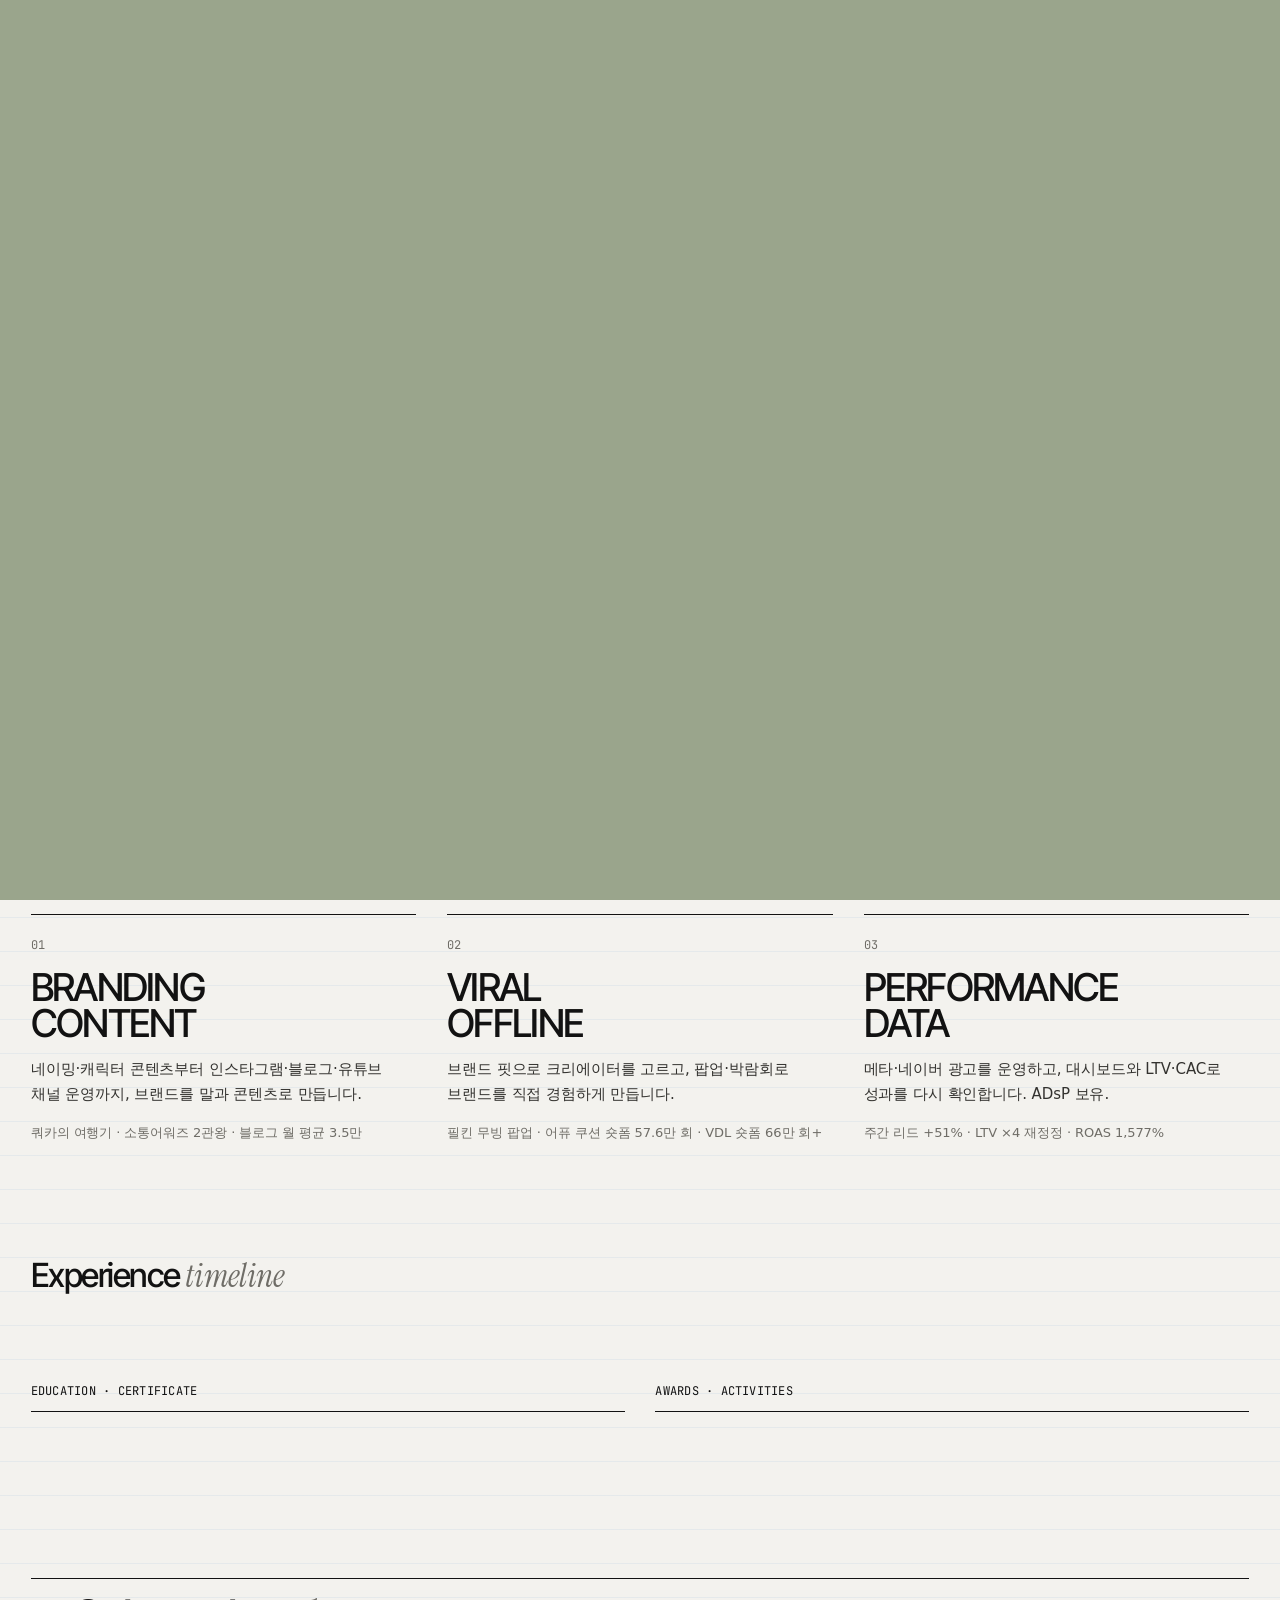
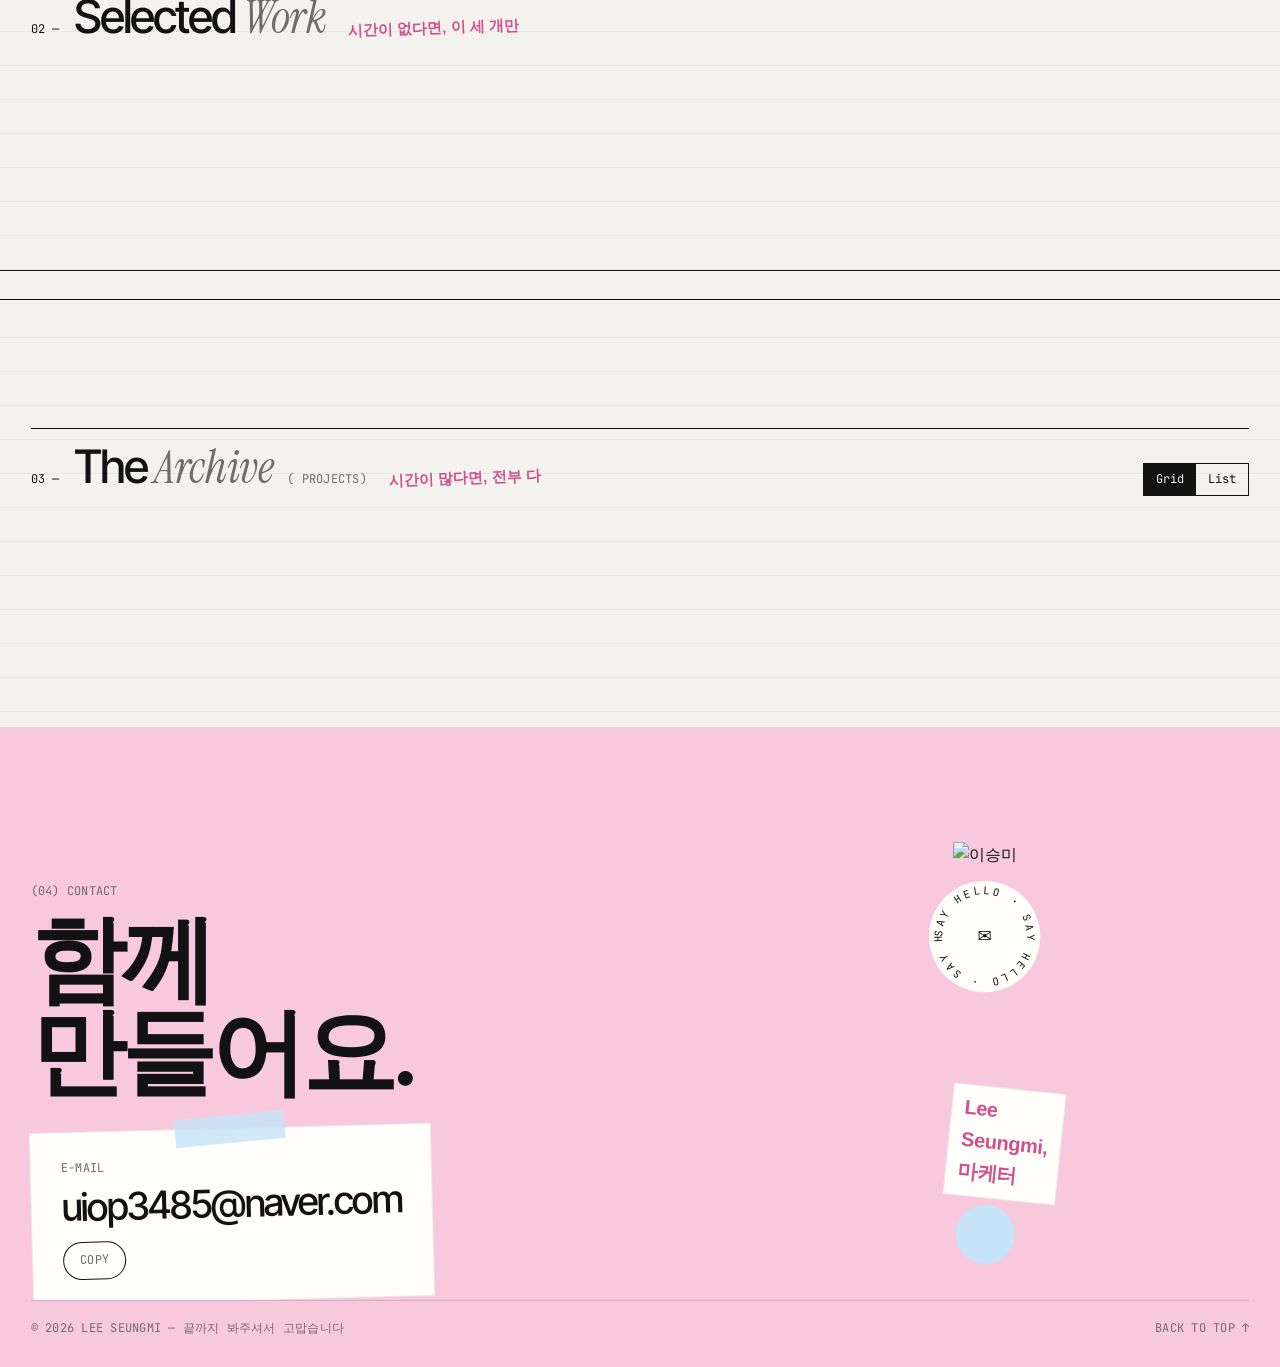
==== index.html @ 05ec6777 "상단 Hero(한 줄 소개·역량 스티커·경력 요약) 제거, About을 첫 섹션으로 Co-Authored-By: Claude Opus 5.5 <noreply@anthropic.co" ====
<!doctype html>
<html lang="ko">
<head>
  <meta charset="utf-8">
  <meta name="viewport" content="width=device-width, initial-scale=1">
  <title>이승미 포트폴리오</title>
  <meta name="description" content="브랜딩과 콘텐츠를 중심으로 일하는 4년차 마케터 이승미의 프로젝트 아카이브.">
  <meta property="og:type" content="website">
  <meta property="og:site_name" content="Lee Seungmi Portfolio">
  <meta property="og:title" content="이승미 포트폴리오">
  <meta property="og:description" content="콘텐츠로 브랜드와 고객의 접점을 만들고, 데이터로 다시 확인하는 제너럴리스트 마케터.">
  <meta property="og:image" content="https://uioop3488-tech.github.io/seungmi-portfolio/og.jpg">
  <meta property="og:image:width" content="1200">
  <meta property="og:image:height" content="630">
  <meta property="og:url" content="https://uioop3488-tech.github.io/seungmi-portfolio/">
  <meta name="twitter:card" content="summary_large_image">
  <meta name="twitter:image" content="https://uioop3488-tech.github.io/seungmi-portfolio/og.jpg">
  <link rel="preconnect" href="https://fonts.googleapis.com">
  <link rel="preconnect" href="https://fonts.gstatic.com" crossorigin>
  <link href="https://fonts.googleapis.com/css2?family=Inter+Tight:ital,wght@0,400;0,500;0,600;0,700;1,400;1,500&family=JetBrains+Mono:wght@400;500&family=Instrument+Serif:ital@0;1&display=swap" rel="stylesheet">
  <link rel="stylesheet" href="https://cdn.jsdelivr.net/gh/orioncactus/pretendard@v1.3.9/dist/web/variable/pretendardvariable-dynamic-subset.min.css">
  <link rel="stylesheet" href="assets/css/style.css?v=41">
  <link rel="icon" href="data:image/svg+xml,%3Csvg xmlns='http://www.w3.org/2000/svg' viewBox='0 0 32 32'%3E%3Crect width='32' height='32' fill='%23121212'/%3E%3Ccircle cx='16' cy='16' r='6' fill='%23f3a6c8'/%3E%3C/svg%3E">
</head>
<body>

<!-- ───────── Intro: 이름 + 태그라인만 보이고, 클릭하면 홈으로 ───────── -->
<div class="intro" role="button" tabindex="0" aria-label="폴더 열고 포트폴리오 보기">
  <script>
    // 아카이브로 바로 이동한 경우(#)나 이번 세션에 이미 본 경우에는 건너뜀
    (function () {
      var seen = false;
      try { seen = sessionStorage.getItem('intro-seen') === '1'; } catch (e) {}
      document.documentElement.classList.add('js');
      if (location.hash || seen) document.currentScript.parentElement.classList.add('gone');
      else document.documentElement.classList.add('intro-lock');
    })();
  </script>
  <img class="intro-bg" src="assets/img/pilkin-popup-53.jpg" alt="">
  <div class="folder">
    <div class="folder-back">
      <div class="tabs">
        <span class="tab tab-1">Portfolio</span>
        <span class="tab tab-2">Lee Seungmi</span>
        <span class="tab tab-3">2022 — 2026</span>
      </div>
    </div>
    <div class="ios-pop" aria-hidden="true"><span>Copy</span><span>Share…</span></div>
    <svg class="pixel-hand" viewBox="0 0 16 18" aria-hidden="true" shape-rendering="crispEdges"><path fill="#fff" d="M5 1h2v6h1V5h2v2h1V6h2v2h1v1h1v6h-1v2H6v-1H5v-1H4v-1H3v-1H2v-1H1V9h1V8h2v1h1z"/><path fill="#121212" d="M5 0h2v1H5zM4 1h1v7H4zM7 1h1v4H7zM8 4h2v1H8zM10 5h1v1h-1zM11 5h2v1h-2zM13 6h1v1h-1zM14 7h1v1h-1zM15 8h1v7h-1zM14 15h1v2h-1zM6 17h8v1H6zM5 16h1v1H5zM4 15h1v1H4zM3 14h1v1H3zM2 13h1v1H2zM1 12h1v1H1zM0 9h1v3H0zM1 8h2v1H1zM3 9h1v1H3zM7 5h1v4H7zM10 6h1v3h-1zM13 7h1v2h-1z"/></svg>
    <div class="folder-papers" aria-hidden="true">
      <figure class="paper p1"><img src="assets/img/pilkin-popup-truck.jpg" alt=""><figcaption>Fig. 01 — Pilkin</figcaption></figure>
      <figure class="paper p2"><img src="assets/img/apieu-26.jpg" alt=""><figcaption>Fig. 02 — A’pieu</figcaption></figure>
      <figure class="paper p3"><img src="assets/img/twn-1.jpg" alt=""><figcaption>Fig. 03 — Twennies</figcaption></figure>
    </div>
    <div class="folder-front">
      <div class="ff-mark"><i></i><span>Marketer<br>Archive</span></div>
      <svg class="ff-sun" viewBox="0 0 200 200" aria-hidden="true"><g fill="currentColor"><rect x="96" y="6" width="8" height="58" rx="4" transform="rotate(0.0 100 100)"/><rect x="96" y="6" width="8" height="58" rx="4" transform="rotate(22.5 100 100)"/><rect x="96" y="6" width="8" height="58" rx="4" transform="rotate(45.0 100 100)"/><rect x="96" y="6" width="8" height="58" rx="4" transform="rotate(67.5 100 100)"/><rect x="96" y="6" width="8" height="58" rx="4" transform="rotate(90.0 100 100)"/><rect x="96" y="6" width="8" height="58" rx="4" transform="rotate(112.5 100 100)"/><rect x="96" y="6" width="8" height="58" rx="4" transform="rotate(135.0 100 100)"/><rect x="96" y="6" width="8" height="58" rx="4" transform="rotate(157.5 100 100)"/><rect x="96" y="6" width="8" height="58" rx="4" transform="rotate(180.0 100 100)"/><rect x="96" y="6" width="8" height="58" rx="4" transform="rotate(202.5 100 100)"/><rect x="96" y="6" width="8" height="58" rx="4" transform="rotate(225.0 100 100)"/><rect x="96" y="6" width="8" height="58" rx="4" transform="rotate(247.5 100 100)"/><rect x="96" y="6" width="8" height="58" rx="4" transform="rotate(270.0 100 100)"/><rect x="96" y="6" width="8" height="58" rx="4" transform="rotate(292.5 100 100)"/><rect x="96" y="6" width="8" height="58" rx="4" transform="rotate(315.0 100 100)"/><rect x="96" y="6" width="8" height="58" rx="4" transform="rotate(337.5 100 100)"/><circle cx="100" cy="100" r="40"/></g><circle cx="100" cy="100" r="12" style="fill: var(--folder)"/></svg>
      <h1 class="ff-title"><span class="ln"><em>Lee</em></span><span class="ln"><span class="sel">Seungmi<i class="caret c1" aria-hidden="true"></i><i class="caret c2" aria-hidden="true"></i></span></span><span class="ln"><strong>Portfolio.</strong></span></h1>
      <p class="ff-tag">콘텐츠로 브랜드와 고객의<br><mark>접점</mark>을 만들고, 데이터로<br>다시 확인하는 제너럴리스트 마케터.</p>
    </div>
  </div>
  <div class="intro-foot mono"><span class="intro-hint">Click to open the folder</span></div>
</div>

<div class="progress" aria-hidden="true"><span></span></div>
<header class="site-header">
  <a class="brand" href="#top"><span class="mark" aria-hidden="true">LS</span><span>Lee Seungmi</span></a>
  <nav class="mono nav-pill" aria-label="주요 메뉴">
    <a href="#about">About</a>
    <a href="#work">Work</a>
    <a href="#archive">Archive</a>
    <a href="#contact">Contact</a>
    <span class="nav-ind" aria-hidden="true"></span>
  </nav>
  <div class="status mono"><span class="dot"></span>Open to new work</div>
  <button class="menu-btn mono" type="button" aria-expanded="false" aria-controls="mobile-menu">Menu</button>
</header>
<div class="mobile-menu" id="mobile-menu" hidden>
  <button class="menu-close mono" type="button">Close ✕</button>
  <nav aria-label="모바일 메뉴">
    <a href="#about"><span class="mono">01</span>About</a>
    <a href="#work"><span class="mono">02</span>Selected Work</a>
    <a href="#archive"><span class="mono">03</span>Archive</a>
    <a href="#contact"><span class="mono">04</span>Contact</a>
  </nav>
</div>

<main id="top">
  <!-- ───────── About ───────── -->
  <section class="section about" id="about">
    <div class="sec-label"><span class="mono">01 —</span><h2 class="sec-title">About <em>me</em></h2></div>
    <div class="about-intro">
      <div>
        <p class="about-lead reveal">실무로 성장한,<br>크리에이티브한 마케터 이승미입니다.</p>
        <p class="about-text">
          여행사, 교육 회사, 뷰티 광고대행사, 매칭 서비스 — 서로 다른 산업에서 브랜드와 고객이 만나는 접점을 만들어 왔습니다.
          채널 운영에서 시작해 팝업스토어 같은 오프라인 경험, 인플루언서 바이럴, 퍼포먼스 광고와 성과 측정 시스템까지 직접 다뤘습니다.
        </p>
      </div>
      <div class="badge-wrap">
        <span class="lanyard" aria-hidden="true"></span>
        <button class="badge" type="button" aria-label="사원증 — 눌러서 뒤집기" aria-pressed="false">
          <span class="badge-inner">
            <span class="badge-face badge-front">
              <span class="badge-clip" aria-hidden="true"></span>
              <span class="badge-band mono">Marketer ID</span>
              <span class="badge-photo"><img src="assets/img/profile-cut.webp" alt="이승미" loading="eager"></span>
              <strong class="badge-name">이승미</strong>
              <span class="badge-role">Marketer · Branding / Content</span>
              <span class="badge-meta mono">Portfolio 2022 — 2026</span>
              <span class="barcode" aria-hidden="true"></span>
            </span>
            <span class="badge-face badge-back">
              <span class="badge-clip" aria-hidden="true"></span>
              <span class="badge-band mono">What I am</span>
              <span class="badge-list">
                <span>4년차 마케터 — 여행 · 교육 · 뷰티 · 매칭 서비스</span>
                <span>브랜딩과 콘텐츠가 중심</span>
                <span>팝업스토어부터 퍼포먼스 광고까지 직접 기획·운영</span>
                <span>콘텐츠로 접점을 만들고, 데이터로 다시 확인</span>
                <span>데이터분석준전문가(ADsP)</span>
              </span>
            </span>
          </span>
        </button>
        <span class="badge-hint mono">Tap to flip ↻</span>
      </div>
    </div>

    <div class="caps">
      <div class="cap reveal">
        <span class="mono muted">01</span>
        <h3>Branding<br>Content</h3>
        <p>네이밍·캐릭터 콘텐츠부터 인스타그램·블로그·유튜브 채널 운영까지, 브랜드를 말과 콘텐츠로 만듭니다.</p>
        <p class="proof">쿼카의 여행기 · 소통어워즈 2관왕 · 블로그 월 평균 3.5만</p>
      </div>
      <div class="cap reveal">
        <span class="mono muted">02</span>
        <h3>Viral<br>Offline</h3>
        <p>브랜드 핏으로 크리에이터를 고르고, 팝업·박람회로 브랜드를 직접 경험하게 만듭니다.</p>
        <p class="proof">필킨 무빙 팝업 · 어퓨 쿠션 숏폼 57.6만 회 · VDL 숏폼 66만 회+</p>
      </div>
      <div class="cap reveal">
        <span class="mono muted">03</span>
        <h3>Performance<br>Data</h3>
        <p>메타·네이버 광고를 운영하고, 대시보드와 LTV·CAC로 성과를 다시 확인합니다. ADsP 보유.</p>
        <p class="proof">주간 리드 +51% · LTV ×4 재정정 · ROAS 1,577%</p>
      </div>
    </div>

    <div class="xp-wrap">
      <h3 class="sec-title small">Experience <em>timeline</em></h3>
      <div class="xp"></div>
    </div>

    <div class="facts">
      <div><h4 class="mono">Education · Certificate</h4><ul data-edu></ul></div>
      <div><h4 class="mono">Awards · Activities</h4><ul data-act></ul></div>
    </div>
  </section>

  <!-- ───────── Selected: 대표 프로젝트 ───────── -->
  <section class="section featured" id="work">
    <div class="sec-label"><span class="mono">02 —</span><h2 class="sec-title">Selected <em>Work</em></h2><span class="mono muted sec-aside">시간이 없다면, 이 세 개만</span></div>
    <div class="feature-list"></div>
  </section>

  <!-- 브랜드 이름이 흐르는 띠 -->
  <div class="ticker" aria-hidden="true"><div class="ticker-track"></div></div>

  <!-- ───────── Archive: 회사(챕터) · 브랜드별 전체 ───────── -->
  <section class="section archive" id="archive" data-view="grid">
    <div class="sec-label">
      <span class="mono">03 —</span><h2 class="sec-title">The <em>Archive</em></h2><span class="mono muted">(<span data-count></span> projects)</span><span class="mono muted sec-aside">시간이 많다면, 전부 다</span>
      <div class="view-toggle mono" role="group" aria-label="보기 방식">
        <button type="button" data-view="grid" aria-pressed="true">Grid</button>
        <button type="button" data-view="index" aria-pressed="false">List</button>
      </div>
    </div>
    <div class="grid"></div>
    <div class="index"><div class="index-body"></div></div>
    <div class="peek" aria-hidden="true"></div>
  </section>

  <!-- ───────── Contact ───────── -->
  <section class="contact" id="contact">
    <div class="contact-inner">
      <div class="contact-text">
        <span class="mono">(04) Contact</span>
        <h2 class="contact-title" aria-label="함께 만들어요."><span class="bounce">함께</span><br><span class="bounce">만들어요.</span></h2>
        <div class="mail-note">
          <span class="tape" aria-hidden="true"></span>
          <span class="mono note-label">E-mail</span>
          <a class="contact-mail" href="mailto:uiop3485@naver.com">uiop3485@naver.com</a>
          <button class="copy-chip mono" type="button" data-copy="uiop3485@naver.com">Copy</button>
        </div>
      </div>
      <figure class="contact-face">
        <span class="face-bg" aria-hidden="true"></span>
        <svg class="hello-badge" viewBox="0 0 120 120" aria-hidden="true"><defs><path id="hb" d="M60,60 m-44,0 a44,44 0 1,1 88,0 a44,44 0 1,1 -88,0"/></defs><circle cx="60" cy="60" r="58" fill="var(--sheet)"/><text font-family="JetBrains Mono, monospace" font-size="11" letter-spacing="3.4"><textPath href="#hb">SAY HELLO · SAY HELLO · SAY HELLO ·</textPath></text><text x="60" y="66" text-anchor="middle" font-size="18">✉</text></svg>
        <img src="assets/img/profile-cut.webp" alt="이승미" loading="eager">
        <figcaption class="hand">Lee Seungmi, 마케터</figcaption>
      </figure>
    </div>
    <div class="footer-line mono">
      <span>© 2026 Lee Seungmi — 끝까지 봐주셔서 고맙습니다</span>
      <a href="#top">Back to top ↑</a>
    </div>
  </section>
</main>

<script src="assets/js/data.js?v=41"></script>
<script src="assets/js/common.js?v=41"></script>
<script src="assets/js/archive.js?v=41"></script>
</body>
</html>
---- assets/css/style.css ----
/* ==========================================================
   LEE SEUNGMI — Project Archive
   ========================================================== */
:root {
  --bg: #f3f2ee;
  --paper: #ebe9e3;
  --ink: #121212;
  --muted: #6f6d67;
  --line: rgba(18, 18, 18, 0.16);
  --accent: #f3a6c8;
  --accent-2: #a8d5f5;
  --sheet: #fffefa;
  --gutter: clamp(16px, 2.4vw, 36px);
  --sans: 'Pretendard Variable', Pretendard, -apple-system, BlinkMacSystemFont, system-ui, sans-serif;
  --display: 'Inter Tight', 'Pretendard Variable', Pretendard, sans-serif;
  --mono: 'JetBrains Mono', ui-monospace, SFMono-Regular, Menlo, monospace;
  --ease: cubic-bezier(0.2, 0.7, 0.1, 1);
}

*, *::before, *::after { box-sizing: border-box; }
html { -webkit-text-size-adjust: 100%; scroll-behavior: smooth; }
body {
  margin: 0;
  background: var(--bg);
  color: var(--ink);
  font-family: var(--sans);
  font-size: 16px;
  line-height: 1.6;
  letter-spacing: -0.005em;
  word-break: keep-all;
  overflow-wrap: break-word;
  -webkit-font-smoothing: antialiased;
}
img, video { display: block; max-width: 100%; }
a { color: inherit; text-decoration: none; }
button { font: inherit; color: inherit; background: none; border: 0; padding: 0; cursor: pointer; }
::selection { background: var(--accent); color: var(--ink); }

.mono { font-family: var(--mono); font-size: 12px; letter-spacing: 0.02em; text-transform: uppercase; }
.muted { color: var(--muted); }
.todo {
  font-family: var(--mono);
  font-size: 0.82em;
  letter-spacing: 0;
  background: var(--accent);
  color: var(--ink);
  padding: 0.05em 0.35em;
  white-space: nowrap;
}

/* ---------- Header ---------- */
.site-header {
  position: sticky; top: 0; z-index: 50;
  display: grid;
  grid-template-columns: 1fr auto 1fr;
  align-items: center;
  gap: 16px;
  padding: 14px var(--gutter);
  background: var(--bg);
  border-bottom: 1px solid var(--line);
}
.site-header .brand { font-family: var(--display); font-weight: 600; font-size: 15px; letter-spacing: -0.01em; text-transform: uppercase; }
.site-header nav { display: flex; gap: 28px; }
.site-header nav a { position: relative; }
.site-header nav a::after {
  content: ''; position: absolute; left: 0; right: 0; bottom: -2px; height: 1px; background: currentColor;
  transform: scaleX(0); transform-origin: left; transition: transform .35s var(--ease);
}
.site-header nav a:hover::after { transform: scaleX(1); }
.site-header .status { justify-self: end; display: flex; align-items: center; gap: 8px; }
.dot { width: 7px; height: 7px; border-radius: 50%; background: var(--accent); outline: 1px solid var(--ink); }

/* ---------- Covers ---------- */
.cover { position: absolute; inset: 0; display: flex; align-items: center; justify-content: center; transition: transform .9s var(--ease); }
.cover > img.fill { width: 100%; height: 100%; object-fit: cover; }
.cover > img.fit { max-width: 64%; max-height: 78%; object-fit: contain; }
.cover.set { gap: 3.5%; padding: 0 7%; }
.cover.set > .unit { flex: 1; aspect-ratio: 9 / 16; max-height: 82%; position: relative; overflow: hidden; background: #000; }
.cover.set > .unit img, .cover.set > .unit video { position: absolute; inset: 0; width: 100%; height: 100%; object-fit: cover; }
.cover.set.duo > .unit { aspect-ratio: auto; background: transparent; height: 74%; flex: 0 1 auto; display: flex; }
.cover.set.duo > .unit img { position: static; width: auto; height: 100%; max-width: 100%; object-fit: contain; }
.cover.text { justify-content: flex-start; align-items: flex-end; padding: 6%; }
.cover.text span {
  font-family: var(--display); font-weight: 500; text-transform: uppercase; white-space: pre-line;
  font-size: clamp(40px, 6.4vw, 104px); line-height: 0.86; letter-spacing: -0.05em;
}
.cover { transform: scale(1.025); }
.tile:hover .cover, .feature:hover .cover { transform: scale(1.025); }

/* ---------- Section frame ---------- */
.section { padding: 0 var(--gutter); }
.split {
  display: grid; grid-template-columns: repeat(12, 1fr); gap: 24px var(--gutter);
  padding-top: clamp(40px, 5vw, 72px);
}
.split > .label { grid-column: 1 / span 3; }
.split > .body { grid-column: 4 / span 9; }
.sec-label {
  display: flex; align-items: center; gap: 14px;
  border-top: 1px solid var(--ink); padding-top: 14px;
  margin-bottom: clamp(36px, 6vw, 88px);
}
.sec-label .view-toggle { margin-left: auto; }

/* ---------- Hero ---------- */
.hero { padding: clamp(56px, 11vw, 176px) var(--gutter) clamp(80px, 12vw, 200px); }
.hero-kicker { display: flex; flex-wrap: wrap; gap: 6px 0; margin: 0 0 clamp(28px, 4vw, 52px); }
.hero-kicker span + span::before { content: '/'; margin: 0 12px; color: var(--muted); }
.hero-statement {
  margin: 0;
  font-size: clamp(40px, 7.6vw, 132px); line-height: 1.06; letter-spacing: -0.05em; font-weight: 600;
}
.hero-statement .ln { display: block; overflow: hidden; padding-bottom: 0.06em; }
.hero-statement .lt { display: inline-block; }
.hero-statement em { font-style: normal; background: linear-gradient(transparent 64%, var(--accent) 64%); background-repeat: no-repeat; }
.hero-sub {
  max-width: 38ch; margin: clamp(36px, 5vw, 72px) 0 0 auto;
  font-size: clamp(16px, 1.3vw, 19px); line-height: 1.75; color: #3b3a36;
}
/* JS가 있을 때만 숨겼다가 등장 */
.js .hero-statement .lt { transform: translateY(110%); }
.js .hero-kicker, .js .hero-sub { opacity: 0; }
.js .hero-statement em { background-size: 0 100%; }
.hero.play .hero-statement .lt { animation: ch-up 1.05s cubic-bezier(.2, .8, .1, 1) both; }
.hero.play .ln:nth-child(2) .lt { animation-delay: .09s; }
.hero.play .ln:nth-child(3) .lt { animation-delay: .18s; }
.hero.play .hero-kicker { animation: w-in .8s ease .1s both; }
.hero.play .hero-sub { animation: w-in .9s ease .7s both; }
.hero.play .hero-statement em { animation: mark .9s cubic-bezier(.2, .8, .1, 1) 1s both; }

/* ---------- Selected Work ---------- */
.feature-list { display: flex; flex-direction: column; gap: clamp(80px, 11vw, 176px); padding-bottom: clamp(96px, 12vw, 200px); }
.feature { display: grid; grid-template-columns: repeat(12, 1fr); gap: 24px var(--gutter); align-items: end; }
.f-media { grid-column: 1 / span 8; position: relative; aspect-ratio: 16 / 10; overflow: hidden; background: var(--paper); }
.f-text { grid-column: 9 / span 4; }
.feature.flip .f-media { grid-column: 5 / span 8; }
.feature.flip .f-text { grid-column: 1 / span 4; grid-row: 1; }
.f-num {
  font-family: var(--display); font-weight: 500; letter-spacing: -0.06em; line-height: 0.88;
  font-size: clamp(72px, 10.5vw, 184px); margin-top: 18px;
}
.f-label { margin-top: 14px; font-size: 15px; color: var(--muted); }
.f-title { margin: clamp(28px, 4vw, 64px) 0 14px; font-size: clamp(20px, 1.9vw, 30px); line-height: 1.3; letter-spacing: -0.03em; font-weight: 600; }
.f-cta { justify-self: start; display: inline-block; border-bottom: 1px solid var(--ink); padding-bottom: 3px; }
.feature:hover .f-cta { background: var(--accent); }
/* 이미지는 아래에서 위로 걷히며 등장 */
.f-media.reveal { opacity: 1; transform: none; clip-path: inset(100% 0 0 0); transition: clip-path 1.25s cubic-bezier(.7, 0, .2, 1); }
.f-media.reveal .cover { transform: scale(1.12); transition: transform 1.6s cubic-bezier(.2, .8, .1, 1); }
.f-media.reveal.in { clip-path: inset(0 0 0 0); }
.f-media.reveal.in .cover { transform: none; }
.feature:hover .f-media.in .cover { transform: scale(1.025); }

/* ---------- Folder tabs (사이트 공통) ---------- */
.ftabs { position: absolute; left: 0; bottom: 100%; display: flex; }
.ftab {
  display: inline-flex; align-items: center; height: 44px; padding: 0 clamp(16px, 2.4vw, 32px);
  border-radius: 16px 16px 0 0; background: var(--folder); font-size: 15px; font-weight: 600; letter-spacing: -0.01em; white-space: nowrap;
}
.ftab.blue { background: var(--tab-blue); font-weight: 500; }
.ftab.pink { background: var(--tab-pink); font-weight: 500; }
.ftab.green { background: var(--tab-green); font-weight: 500; }

/* ---------- Archive: editorial chapters ---------- */
.sec-aside { margin-left: 8px; text-transform: none; letter-spacing: 0; }
.grid { padding-bottom: clamp(96px, 12vw, 200px); }
.chapter {
  position: relative; background: var(--folder); border-radius: 0 22px 22px 22px;
  padding: clamp(24px, 4vw, 64px) clamp(18px, 3.4vw, 56px) clamp(48px, 6vw, 96px);
  margin-top: 44px;
}
.chapter + .chapter { margin-top: clamp(120px, 14vw, 240px); }
.ch-head {
  display: grid; grid-template-columns: repeat(12, minmax(0, 1fr)); gap: 8px var(--gutter);
  align-items: end;
  margin-bottom: clamp(40px, 6vw, 96px);
}
.ch-no { grid-column: 1 / span 2; font-family: var(--display); font-weight: 500; font-size: clamp(56px, 8vw, 140px); line-height: .8; letter-spacing: -0.06em; color: transparent; -webkit-text-stroke: 1px var(--ink); }
.ch-name { grid-column: 3 / span 7; font-family: var(--display); font-weight: 500; text-transform: uppercase; letter-spacing: -0.05em; line-height: .9; font-size: clamp(40px, 6.4vw, 112px); }
.ch-meta { grid-column: 10 / span 3; display: flex; flex-direction: column; gap: 4px; text-align: right; font-size: 15px; }
.ch-meta .mono { color: var(--muted); }
.brand-head {
  display: flex; align-items: baseline; gap: 12px;
  font-size: clamp(22px, 2vw, 30px); font-weight: 600; letter-spacing: -0.03em;
  margin: clamp(56px, 7vw, 112px) 0 clamp(20px, 2.4vw, 32px);
}
.chapter > .brand-head:nth-child(2) { margin-top: 0; }
.brand-head::before { content: '—'; color: var(--muted); font-weight: 400; }
.brand-head .mono { color: var(--muted); }

.ed-media { position: relative; overflow: hidden; background: var(--paper); }
.ed-media.reveal { opacity: 1; transform: none; clip-path: inset(0 0 100% 0); transition: clip-path 1.1s cubic-bezier(.7, 0, .2, 1); }
.ed-media.reveal.in { clip-path: inset(0 0 0 0); }
a:hover .ed-media .cover { transform: scale(1.03); }
.ed-cap .ed-title { margin: 10px 0 6px; font-weight: 600; letter-spacing: -0.03em; line-height: 1.25; }
.ed-cap h4.ed-title { font-size: clamp(26px, 2.6vw, 42px); }
.ed-cap h5.ed-title { font-size: clamp(18px, 1.5vw, 22px); }
.ed-hl { margin: 0; font-size: 15px; font-weight: 600; }
.ed-hl::before { content: '→ '; color: var(--muted); font-weight: 400; }
.ed-role { margin: 4px 0 0; font-size: 14px; color: var(--muted); }
.ed-sum { margin: 20px 0 0; font-size: 16px; line-height: 1.75; color: #33322f; max-width: 40ch; }
.ed-cta { display: inline-block; margin-top: 24px; border-bottom: 1px solid var(--ink); padding-bottom: 3px; }
a:hover .ed-cta { background: var(--accent); }
a:hover .ed-title { text-decoration: underline; text-decoration-thickness: 1px; text-underline-offset: 5px; }

/* 리드: 큰 이미지 + 옆 캡션 */
.ed-lead { display: grid; grid-template-columns: repeat(12, minmax(0, 1fr)); gap: 24px var(--gutter); align-items: end; }
.ed-lead .ed-media { grid-column: 1 / span 7; aspect-ratio: 4 / 3; }
.ed-lead .ed-cap { grid-column: 9 / span 4; }
.ed-lead.flip .ed-media { grid-column: 6 / span 7; }
.ed-lead.flip .ed-cap { grid-column: 1 / span 4; grid-row: 1; }
/* 페어: 엇갈린 높이 */
.ed-pair { display: grid; grid-template-columns: repeat(12, minmax(0, 1fr)); gap: 24px var(--gutter); margin-top: clamp(64px, 8vw, 128px); align-items: start; }
.ed-pair .ed-item:first-child { grid-column: 1 / span 5; }
.ed-pair .ed-item:last-child { grid-column: 7 / span 5; margin-top: clamp(64px, 10vw, 180px); }
.ed-pair.alt .ed-item:first-child { grid-column: 2 / span 4; margin-top: clamp(64px, 10vw, 180px); }
.ed-pair.alt .ed-item:last-child { grid-column: 7 / span 6; margin-top: 0; }
.ed-pair.solo .ed-item:first-child { grid-column: 4 / span 6; margin-top: 0; }
.ed-item .ed-media { aspect-ratio: 4 / 3; margin-bottom: 14px; }
.ed-pair.alt .ed-item:first-child .ed-media { aspect-ratio: 4 / 5; }
/* 작게: 텍스트 목록 */
.ed-minor { margin-top: clamp(56px, 7vw, 112px); max-width: 920px; margin-left: auto; }
.ed-minor > .mono { display: block; padding-bottom: 10px; border-bottom: 1px solid var(--ink); }
.ed-minor .row { grid-template-columns: minmax(0, 1.4fr) minmax(0, 1.6fr) 72px; }
.ed-minor .row .t { font-size: 18px; }
.ed-minor .row .muted { font-size: 14px; }

/* 흐르는 띠 */
.ticker { overflow: hidden; border-top: 1px solid var(--ink); border-bottom: 1px solid var(--ink); padding: 14px 0; margin-bottom: clamp(80px, 10vw, 160px); }
.ticker-track { display: flex; width: max-content; gap: 28px; align-items: center; animation: ticker 38s linear infinite; }
.ticker-track span { font-family: var(--display); font-weight: 500; text-transform: uppercase; letter-spacing: -0.04em; font-size: clamp(28px, 3.6vw, 56px); line-height: 1; white-space: nowrap; }
.ticker-track i { font-style: normal; font-size: clamp(18px, 2vw, 28px); color: var(--muted); }
.ticker:hover .ticker-track { animation-play-state: paused; }
@keyframes ticker { to { transform: translateX(-50%); } }

/* 리스트 보기 그룹 헤더 */
.group-head {
  display: flex; justify-content: space-between; align-items: baseline; flex-wrap: wrap; gap: 8px 24px;
  border-top: 1px solid var(--ink); padding-top: 14px; margin-top: clamp(40px, 5vw, 72px);
}
.index-body > .group-head:first-child { margin-top: 0; }
.group-head .g-name { font-family: var(--display); font-weight: 500; text-transform: uppercase; letter-spacing: -0.045em; line-height: .95; font-size: clamp(26px, 3vw, 44px); }
.group-head .g-meta { display: flex; gap: 20px; align-items: baseline; font-size: 15px; color: var(--muted); }

/* List view */
.index { display: none; padding-bottom: clamp(96px, 12vw, 200px); }
.archive[data-view='index'] .grid { display: none; }
.archive[data-view='index'] .index { display: block; }
.index .brand-head { margin: 24px 0 0; padding-bottom: 8px; border-bottom: 1px solid var(--line); font-size: 18px; }
.row {
  display: grid; grid-template-columns: minmax(0, 2fr) minmax(0, 1.2fr) 80px; gap: 16px; align-items: baseline;
  padding: 14px 0; border-bottom: 1px solid var(--line);
  transition: padding .3s var(--ease), background .3s;
}
.row .t { font-size: clamp(17px, 1.6vw, 22px); font-weight: 600; letter-spacing: -0.025em; }
.row .y { text-align: right; }
@media (hover: hover) { .row:hover { background: var(--tab-blue); padding-left: 12px; padding-right: 12px; } }
.peek {
  position: fixed; z-index: 60; pointer-events: none;
  width: 280px; aspect-ratio: 4 / 3; background: var(--paper); overflow: hidden;
  opacity: 0; transform: translate(-50%, -50%) scale(.92); transition: opacity .2s, transform .3s var(--ease);
}
.peek.on { opacity: 1; transform: translate(-50%, -50%) scale(1); }
.peek .cover.text span { font-size: 42px; }
.view-toggle { display: flex; border: 1px solid var(--ink); }
.view-toggle button { padding: 6px 12px; }
.view-toggle button[aria-pressed='true'] { background: var(--ink); color: var(--bg); }

/* ---------- About ---------- */
.about { padding-top: clamp(40px, 6vw, 96px); padding-bottom: clamp(96px, 12vw, 200px); }
.about-intro { display: grid; grid-template-columns: minmax(0, 1fr) clamp(180px, 22vw, 320px); gap: var(--gutter); align-items: end; }
.about-lead { margin: 0; font-size: clamp(32px, 4.8vw, 80px); line-height: 1.14; letter-spacing: -0.05em; font-weight: 600; }
.about-text { max-width: 56ch; margin: clamp(28px, 3vw, 44px) 0 0; font-size: 17px; line-height: 1.8; color: #33322f; }
.about-intro figure { margin: 0; }
.about-intro figure img { width: 100%; aspect-ratio: 4 / 5; object-fit: cover; object-position: top; filter: grayscale(1) contrast(1.05); }
.caps { display: grid; grid-template-columns: repeat(3, minmax(0, 1fr)); gap: 32px var(--gutter); margin-top: clamp(72px, 9vw, 140px); }
.cap { border-top: 1px solid var(--ink); padding-top: 16px; }
.cap h3 { margin: 14px 0 16px; font-family: var(--display); font-weight: 500; text-transform: uppercase; letter-spacing: -0.045em; line-height: 0.92; font-size: clamp(30px, 3vw, 48px); }
.cap p { margin: 0; font-size: 15px; line-height: 1.7; color: #33322f; }
.cap .proof { margin-top: 14px; font-size: 13px; color: var(--muted); }
.xp-wrap { margin-top: clamp(72px, 9vw, 140px); }
.xp-wrap h4, .facts h4 { margin: 0 0 12px; font-weight: 400; }
.xp { border-top: 1px solid var(--ink); }
.xp-row { display: grid; grid-template-columns: minmax(0, 1.4fr) minmax(0, 2fr) 200px; gap: 16px; padding: 18px 0; border-bottom: 1px solid var(--line); align-items: baseline; }
.xp-row .co { font-size: 19px; font-weight: 600; letter-spacing: -0.02em; }
.xp-row .team { display: block; margin-top: 2px; font-size: 14px; font-weight: 400; color: var(--muted); }
.xp-row .note { font-size: 15px; color: #3b3a36; }
.xp-row .pd { text-align: right; }
.facts { display: grid; grid-template-columns: repeat(2, minmax(0, 1fr)); gap: 32px var(--gutter); margin-top: clamp(56px, 7vw, 104px); }
.facts h4 { padding-bottom: 10px; border-bottom: 1px solid var(--ink); }
.facts ul { list-style: none; margin: 0; padding: 0; }
.facts li { display: flex; justify-content: space-between; gap: 12px; padding: 8px 0; border-bottom: 1px solid var(--line); font-size: 14px; }
.facts li span:last-child { color: var(--muted); white-space: nowrap; font-family: var(--mono); font-size: 12px; }

/* ---------- Contact ---------- */
.contact { background: var(--ink); color: var(--bg); padding: clamp(64px, 9vw, 140px) var(--gutter) 28px; }
.contact .mono { color: rgba(243, 242, 238, .6); }
.contact-mail {
  display: inline-block; margin: 24px 0 0;
  font-family: var(--display); font-weight: 500; letter-spacing: -0.05em; line-height: 0.95;
  font-size: clamp(26px, 4.2vw, 64px);
  transition: color .25s; word-break: break-all;
}
.contact-mail:hover { color: var(--accent); }
.footer-line { display: flex; justify-content: space-between; gap: 16px; margin-top: clamp(64px, 9vw, 140px); color: rgba(243, 242, 238, .5); border-top: 1px solid rgba(243, 242, 238, .2); padding-top: 18px; }

/* ---------- Case study ---------- */
.case-top { padding: clamp(24px, 4vw, 48px) var(--gutter) 0; display: flex; justify-content: space-between; gap: 16px; }
.case-top a:hover { text-decoration: underline; text-underline-offset: 3px; }
.case-hero {
  position: relative; margin: calc(clamp(28px, 4vw, 56px) + 44px) var(--gutter) 0;
  background: var(--folder); border-radius: 0 22px 22px 22px;
  padding: clamp(24px, 4vw, 56px) clamp(18px, 3.4vw, 56px);
}
.case-title {
  font-size: clamp(38px, 6.6vw, 112px);
  line-height: 1.02; letter-spacing: -0.05em; font-weight: 600; margin: 14px 0 0; max-width: 16ch;
}
.case-en { margin-top: 18px; }
.case-meta {
  display: grid; grid-template-columns: repeat(4, 1fr); gap: 0 var(--gutter);
  margin-top: clamp(36px, 5vw, 64px); border-top: 1px solid var(--ink);
}
.case-meta > div { padding: 14px 0 18px; border-bottom: 1px solid var(--line); }
.case-meta dt { margin-bottom: 6px; color: var(--muted); }
.case-meta dd { margin: 0; font-size: 15px; line-height: 1.5; }
.case-cover { margin: clamp(36px, 5vw, 64px) var(--gutter) 0; position: relative; aspect-ratio: 16 / 8; background: var(--paper); overflow: hidden; }
.case-cover .cover.set > .unit { max-height: 84%; max-width: 22%; }
.case-cover .cover.text span { font-size: clamp(56px, 12vw, 200px); }
.case-cover .cover > img.fit { max-height: 84%; }

.case-lead {
  font-size: clamp(22px, 2.4vw, 36px); line-height: 1.42; letter-spacing: -0.03em; font-weight: 500; margin: 0;
  max-width: 34ch;
}
.case-section { border-top: 1px solid var(--line); margin-top: clamp(48px, 6vw, 88px); }
.case-section:first-of-type { border-top-color: var(--ink); }
.case-section .split { padding-top: 22px; }
.case-section .label h2 {
  font-family: var(--display); font-weight: 500; text-transform: uppercase; letter-spacing: -0.03em;
  font-size: clamp(22px, 2vw, 30px); line-height: 1; margin: 8px 0 0;
}
.prose { font-size: 18px; line-height: 1.8; max-width: 64ch; }
.prose p { margin: 0 0 6px; }
.list { list-style: none; margin: 0; padding: 0; max-width: 72ch; }
.list li { display: grid; grid-template-columns: 36px 1fr; padding: 12px 0; border-bottom: 1px solid var(--line); font-size: 17px; line-height: 1.6; }
.list li:first-child { padding-top: 0; }
.list li .mono { padding-top: 5px; color: var(--muted); }
.steps { display: grid; grid-template-columns: repeat(2, 1fr); gap: 0 var(--gutter); }
.step { padding: 0 0 26px; border-bottom: 1px solid var(--line); margin-bottom: 22px; }
.step h3 { font-size: 19px; letter-spacing: -0.02em; margin: 8px 0 8px; line-height: 1.4; }
.step p { margin: 0; font-size: 16px; line-height: 1.75; color: #33322f; }

.results { display: grid; grid-template-columns: repeat(3, 1fr); border-top: 1px solid var(--ink); }
.result { padding: 20px 20px 26px 0; border-bottom: 1px solid var(--line); }
.result + .result { padding-left: 20px; border-left: 1px solid var(--line); }
.result:nth-child(3n + 1) { border-left: 0; padding-left: 0; }
.result .n {
  font-family: var(--display); font-weight: 500; letter-spacing: -0.05em; line-height: 1;
  font-size: clamp(36px, 4.4vw, 68px);
  font-variant-numeric: tabular-nums;
}
.result .l { margin-top: 12px; font-size: 14px; color: #3b3a36; line-height: 1.5; }
.notes { list-style: none; padding: 0; margin: 22px 0 0; color: var(--muted); font-size: 14px; }
.notes li::before { content: '— '; }
.notes li { padding: 3px 0; }

.gallery { display: grid; grid-template-columns: repeat(3, 1fr); gap: clamp(12px, 1.6vw, 24px); padding: 0 var(--gutter); margin-top: 28px; align-items: start; }
.gallery figure { margin: 0; }
.gallery .g-wide { grid-column: span 3; }
.gallery .g-half { grid-column: span 2; }
.gallery .g-media { background: var(--paper); cursor: zoom-in; display: flex; justify-content: center; }
.gallery .g-media img, .gallery .g-media video { width: 100%; height: auto; }
.gallery .g-media video { cursor: default; }
.gallery figcaption { margin-top: 8px; color: var(--muted); }
.links { list-style: none; padding: 0; margin: 0; border-top: 1px solid var(--ink); max-width: 72ch; }
.links a { display: flex; justify-content: space-between; gap: 16px; padding: 14px 0; border-bottom: 1px solid var(--line); }
.links a:hover { background: var(--tab-blue); }

.next {
  display: block;
  margin-top: clamp(80px, 10vw, 160px);
  border-top: 1px solid var(--ink);
  padding: 22px var(--gutter) clamp(56px, 8vw, 100px);
}
.next .t {
  display: block; font-size: clamp(36px, 6.6vw, 112px); line-height: 1.02; letter-spacing: -0.05em; font-weight: 600;
  margin-top: 18px; transition: color .25s;
}
.next:hover .t { color: var(--muted); }
.next .arrow { display: inline-block; transition: transform .4s var(--ease); }
.next:hover .arrow { transform: translateX(14px); }

/* ---------- Lightbox ---------- */
.lightbox {
  position: fixed; inset: 0; z-index: 100; background: rgba(18, 18, 18, .94);
  display: none; align-items: center; justify-content: center; padding: 48px 16px;
  cursor: zoom-out;
}
.lightbox.on { display: flex; }
.lightbox img { max-width: 100%; max-height: 100%; object-fit: contain; }
.lightbox .close { position: absolute; top: 14px; right: 16px; color: var(--bg); }

/* ---------- Reveal ---------- */
.reveal { opacity: 0; transform: translateY(24px); transition: opacity .8s var(--ease), transform .8s var(--ease); }
.reveal.in { opacity: 1; transform: none; }
@media (prefers-reduced-motion: reduce) {
  .reveal { opacity: 1; transform: none; }
  * { transition: none !important; scroll-behavior: auto !important; }
}

/* ---------- Responsive ---------- */
@media (max-width: 1080px) {
  .ed-lead .ed-media, .ed-lead.flip .ed-media { grid-column: 1 / span 12; }
  .ed-lead .ed-cap, .ed-lead.flip .ed-cap { grid-column: 1 / span 9; grid-row: auto; }
  .ch-name { grid-column: 3 / span 10; }
  .ch-meta { grid-column: 3 / span 10; text-align: left; flex-direction: row; flex-wrap: wrap; gap: 4px 16px; }
  .feature, .feature.flip { grid-template-columns: 1fr; gap: 20px; }
  .feature .f-media, .feature.flip .f-media, .feature .f-text, .feature.flip .f-text { grid-column: 1 / -1; grid-row: auto; }
  .f-text { display: grid; grid-template-columns: 1fr 1fr; gap: 0 var(--gutter); align-items: end; }
  .f-text > .mono, .f-text .f-title, .f-text .f-cta { grid-column: 1 / -1; }
  .f-title { margin-top: 20px; }
  .case-meta { grid-template-columns: repeat(2, 1fr); }
}
@media (max-width: 760px) {
  body { font-size: 15px; }
  .mono { font-size: 12px; }
  .site-header { grid-template-columns: 1fr auto; padding: 4px var(--gutter); }
  .site-header .brand { padding: 10px 0; }
  .site-header .status { display: none; }
  .site-header nav { gap: 4px; }
  .site-header nav a { padding: 12px 8px; }
  .site-header nav a::after { left: 8px; right: 8px; bottom: 8px; }
  .hero { padding-top: 48px; padding-bottom: 88px; }
  .hero-statement { font-size: clamp(34px, 10.4vw, 56px); line-height: 1.12; }
  .hero-sub { margin-left: 0; font-size: 16px; }
  .sec-label { margin-bottom: 28px; }
  .view-toggle button { padding: 10px 14px; }
  .f-num { font-size: clamp(64px, 22vw, 112px); }
  .f-text { grid-template-columns: 1fr; }
  .f-label { margin-top: 10px; }
  .feature-list { gap: 72px; }
  .sec-aside { display: none; }
  .ch-head { grid-template-columns: 1fr; margin-bottom: 36px; }
  .ch-no, .ch-name, .ch-meta { grid-column: 1 / -1; }
  .ch-no { font-size: 56px; }
  .ch-name { font-size: clamp(38px, 11vw, 56px); }
  .ch-meta { font-size: 14px; }
  .chapter + .chapter { margin-top: 96px; }
  .brand-head { margin: 56px 0 18px; }
  .ed-lead, .ed-pair { display: block; }
  .ed-lead .ed-media { margin-bottom: 14px; }
  .ed-cap h4.ed-title { font-size: 24px; }
  .ed-sum { font-size: 15px; }
  .ed-pair { margin-top: 48px; }
  .ed-pair .ed-item + .ed-item { margin-top: 48px !important; }
  .ed-pair .ed-item { margin-top: 0 !important; }
  .ed-pair.alt .ed-item:first-child .ed-media { aspect-ratio: 4 / 3; }
  .ed-minor { margin-top: 48px; }
  .ed-minor .row { grid-template-columns: 1fr 56px; }
  .ed-minor .row > .muted { display: block; grid-column: 1 / -1; grid-row: 2; }
  .group-head .g-meta { width: 100%; justify-content: space-between; font-size: 14px; }
  .ticker { margin-bottom: 72px; padding: 10px 0; }
  .row { grid-template-columns: 1fr 64px; padding: 16px 0; }
  .row > :nth-child(2) { display: none; }
  .about-intro { grid-template-columns: 1fr; }
  .about-intro figure { max-width: 220px; grid-row: 1; }
  .about-lead { font-size: clamp(30px, 8.6vw, 44px); }
  .about-text { font-size: 16px; }
  .caps { grid-template-columns: 1fr; gap: 40px; }
  .xp-row { grid-template-columns: 1fr; gap: 4px; }
  .xp-row .pd { text-align: left; order: -1; }
  .facts { grid-template-columns: 1fr; }
  .contact-mail { font-size: clamp(22px, 7vw, 30px); }
  .footer-line { flex-direction: column; }
  .footer-line a { padding: 8px 0; }
  .case-top a { padding: 10px 0; display: inline-block; }
  .case-meta { grid-template-columns: 1fr 1fr; }
  .case-cover { aspect-ratio: 4 / 3.4; margin-left: 0; margin-right: 0; }
  .case-cover .cover.set > .unit { max-width: 30%; }
  .steps { grid-template-columns: 1fr; }
  .results { grid-template-columns: 1fr 1fr; }
  .result, .result + .result { padding: 16px 12px 20px 0; border-left: 0; }
  .result:nth-child(even) { padding-left: 12px; border-left: 1px solid var(--line); }
  .result .n { font-size: clamp(28px, 8.4vw, 40px); }
  .prose, .list li { font-size: 16px; }
  .gallery { grid-template-columns: 1fr 1fr; }
  .gallery .g-wide, .gallery .g-half { grid-column: 1 / -1; }
  .links a { padding: 16px 0; }
}

/* ---------- YouTube embed ---------- */
.gallery .g-media.yt { position: relative; aspect-ratio: 16 / 9; cursor: default; background: #000; }
.gallery .g-media.yt iframe { position: absolute; inset: 0; width: 100%; height: 100%; border: 0; }

/* ---------- Intro: 폴더 ---------- */
:root { --folder: #f4f2e2; --folder-back: #e6e3cf; --tab-blue: #c7e3f8; --tab-pink: #f8c9dd; --tab-green: #d7e6c0; --sun: #f6c3d8; }
html.intro-lock, html.intro-lock body { overflow: hidden; }
.intro {
  position: fixed; inset: 0; z-index: 200; overflow: hidden;
  display: flex; flex-direction: column; align-items: center; justify-content: center;
  padding: var(--gutter); cursor: pointer; background: #9aa58c;
  transition: transform 1s cubic-bezier(.77, 0, .18, 1), opacity .6s ease .3s;
}
.intro.gone { display: none; }
.intro:focus-visible { outline: none; }
.intro-bg { position: absolute; inset: -40px; width: calc(100% + 80px); height: calc(100% + 80px); object-fit: cover; filter: blur(14px) saturate(.75) brightness(.95); opacity: .7; }

.folder {
  position: relative; z-index: 1;
  width: min(92vw, 1180px, calc((100svh - 170px) * 1.7)); aspect-ratio: 16 / 9.4; margin-top: 44px;
  perspective: 2200px;
  transform: translateY(40px); opacity: 0;
}
.intro.play .folder { animation: folder-in 1s cubic-bezier(.2, .8, .1, 1) .1s both; }
.folder-back, .folder-front { position: absolute; inset: 0; border-radius: 0 22px 22px 22px; }
.folder-back { background: var(--folder-back); }
.folder-front {
  background: var(--folder);
  transform-origin: 50% 100%;
  transition: transform 1s cubic-bezier(.6, 0, .2, 1);
  padding: clamp(24px, 4vw, 56px);
  display: grid; grid-template-columns: 1fr auto; grid-template-rows: auto 1fr auto;
}
/* 탭 */
.tabs { position: absolute; left: 0; bottom: 100%; display: flex; }
.tab {
  display: inline-flex; align-items: center; height: 46px; padding: 0 clamp(18px, 3vw, 44px);
  border-radius: 18px 18px 0 0; font-size: clamp(13px, 1.3vw, 18px); font-weight: 500; letter-spacing: -0.01em;
  transform: translateY(100%); 
}
.tab-1 { background: var(--folder-back); font-weight: 700; }
.tab-2 { background: var(--tab-blue); }
.tab-3 { background: var(--tab-pink); }
.intro.play .tab { animation: tab-up .6s cubic-bezier(.2, .8, .1, 1) both; }
.intro.play .tab-1 { animation-delay: .7s; }
.intro.play .tab-2 { animation-delay: .8s; }
.intro.play .tab-3 { animation-delay: .9s; }
.tabs { overflow: hidden; padding-top: 4px; }
/* 표지 내용 */
.ff-mark { grid-column: 2; grid-row: 1; display: flex; align-items: center; gap: 10px; font-family: var(--display); font-weight: 700; font-size: clamp(13px, 1.3vw, 18px); line-height: 1.05; letter-spacing: -0.02em; }
.ff-mark i { width: clamp(30px, 3vw, 44px); aspect-ratio: 1; background: var(--ink); border-radius: 0 50% 0 50%; display: block; }
.ff-sun { position: absolute; left: 50%; top: 50%; width: clamp(150px, 22vw, 300px); color: var(--sun); transform: translate(-50%, -54%) scale(0); }
.intro.play .ff-sun { animation: sun-in 1.1s cubic-bezier(.2, 1.4, .3, 1) 1s both, sun-spin 40s linear 2s infinite; }
.ff-title {
  grid-column: 1; grid-row: 3; align-self: end; margin: 0;
  font-family: var(--display); font-weight: 400; letter-spacing: -0.04em; line-height: .96;
  font-size: clamp(44px, 7vw, 112px);
}
.ff-title .ln { display: block; padding-bottom: .08em; }
.ff-title .ln > * , .ff-title .ln { }
.ff-title em { font-style: italic; font-weight: 400; }
.ff-title strong { font-weight: 700; }
.js .ff-title .ln { clip-path: inset(0 0 100% 0); }
.intro.play .ff-title .ln { animation: ln-reveal .9s cubic-bezier(.2, .8, .1, 1) both; }
.intro.play .ff-title .ln:nth-child(1) { animation-delay: 1s; }
.intro.play .ff-title .ln:nth-child(2) { animation-delay: 1.1s; }
.intro.play .ff-title .ln:nth-child(3) { animation-delay: 1.2s; }
.ff-tag {
  grid-column: 2; grid-row: 3; align-self: end; justify-self: end; margin: 0; max-width: 22ch;
  font-size: clamp(14px, 1.45vw, 21px); line-height: 1.4; letter-spacing: -0.03em; font-weight: 500;
  opacity: 0;
}
.ff-tag mark { background: var(--accent); color: inherit; padding: 0 .1em; }
.intro.play .ff-tag { animation: w-in .8s ease 1.5s both; }
/* 안에 든 문서들 */
.folder-papers { position: absolute; inset: 6% 7% 0; }
.paper {
  position: absolute; bottom: 8%; width: 30%; aspect-ratio: 4 / 5; margin: 0;
  background: #fff; padding: 10px 10px 34px; border-radius: 4px;
  transform: translateY(0) rotate(var(--r)); transition: transform .9s cubic-bezier(.2, .8, .1, 1);
}
.paper img { width: 100%; height: 100%; object-fit: cover; border-radius: 2px; }
.paper figcaption { position: absolute; left: 12px; bottom: 9px; font-family: var(--mono); font-size: 11px; text-transform: uppercase; color: var(--muted); }
.p1 { left: 4%; --r: -6deg; }
.p2 { left: 35%; --r: 2deg; }
.p3 { left: 66%; --r: 7deg; }
/* 마우스를 올리면 문서가 살짝 삐져나옴 */
@media (hover: hover) {
  .intro.play:not(.opening):hover .paper { transform: translateY(-9%) rotate(var(--r)); }
  .intro.play:not(.opening):hover .p2 { transform: translateY(-13%) rotate(var(--r)); }
}
/* 열기: 표지가 앞으로 넘어가고 → 문서가 위로 꺼내짐 → 화면이 걷힘 */
.intro.opening .folder-front { transform: rotateX(-72deg); }
.intro.opening .paper { transform: translateY(-48%) rotate(calc(var(--r) * 2)); transition-delay: .35s; }
.intro.opening .p2 { transform: translateY(-66%) rotate(0deg); transition-delay: .45s; }
.intro.opening .p3 { transition-delay: .55s; }
.intro.leaving { transform: translateY(-100%); pointer-events: none; }
.intro-foot {
  position: absolute; left: var(--gutter); right: var(--gutter); bottom: var(--gutter); z-index: 2;
  display: flex; justify-content: center; color: var(--ink); opacity: 0;
}
.intro.play .intro-foot { animation: w-in .8s ease 1.8s both; }
.intro.opening .intro-foot { opacity: 0 !important; transition: opacity .2s; }
.intro-hint { display: inline-flex; align-items: center; gap: 10px; background: var(--folder); padding: 10px 16px; border-radius: 999px; }
.intro-hint::before { content: ''; width: 7px; height: 7px; border-radius: 50%; background: var(--accent); outline: 1px solid var(--ink); animation: intro-blink 1.6s ease-in-out infinite; }

@keyframes folder-in { to { transform: none; opacity: 1; } }
@keyframes tab-up { from { transform: translateY(100%); } to { transform: none; } }
@keyframes sun-in { from { transform: translate(-50%, -54%) scale(0) rotate(-90deg); } to { transform: translate(-50%, -54%) scale(1) rotate(0deg); } }
@keyframes sun-spin { from { transform: translate(-50%, -54%) rotate(0deg); } to { transform: translate(-50%, -54%) rotate(360deg); } }
@keyframes ln-reveal { from { clip-path: inset(0 0 100% 0); transform: translateY(30%); } 99% { clip-path: inset(0 0 0 0); } to { clip-path: inset(-60px -60px -60px -60px); transform: none; } }
@keyframes ch-up { from { transform: translateY(105%); } to { transform: none; } }
@keyframes w-in { from { opacity: 0; transform: translateY(14px); } to { opacity: 1; transform: none; } }
@keyframes mark { to { background-size: 100% 100%; } }
@keyframes intro-blink { 50% { opacity: .25; } }

@media (max-width: 760px) {
  .folder { aspect-ratio: 3 / 4.3; width: min(92vw, calc((100svh - 150px) * 0.7)); margin-top: 36px; }
  .folder-front { grid-template-columns: 1fr; grid-template-rows: auto 1fr auto auto; padding: 22px; }
  .ff-mark { grid-column: 1; justify-self: end; }
  .ff-title { grid-row: 3; font-size: clamp(46px, 15vw, 72px); }
  .ff-tag { grid-column: 1; grid-row: 4; justify-self: start; margin-top: 18px; font-size: 15px; }
  .ff-sun { width: 46vw; top: 36%; }
  .tab { height: 38px; padding: 0 14px; font-size: 12px; border-radius: 14px 14px 0 0; }
  .paper { width: 42%; }
  .p1 { left: 2%; } .p2 { left: 29%; } .p3 { left: 56%; }
}
@media (prefers-reduced-motion: reduce) {
  .folder, .tab, .ff-tag, .intro-foot { opacity: 1; transform: none; animation: none !important; }
  .js .ff-title .ln { clip-path: none; }
  .ff-sun { transform: translate(-50%, -54%); animation: none !important; }
  .intro, .folder-front, .paper { transition: none; }
}

@media (prefers-reduced-motion: reduce) {
  .ticker-track { animation: none; }
  .ed-media.reveal, .f-media.reveal { clip-path: none; }
  .js .hero-statement .lt { transform: none; }
  .js .hero-kicker, .js .hero-sub { opacity: 1; }
}

@media (max-width: 760px) {
  .ftab { height: 38px; padding: 0 14px; font-size: 13px; border-radius: 14px 14px 0 0; }
  .chapter, .case-hero { margin-top: 38px; border-radius: 0 16px 16px 16px; }
  .chapter + .chapter { margin-top: 96px; }
  .case-hero { margin-left: var(--gutter); margin-right: var(--gutter); }
}

/* ---------- Phone mockup ---------- */
.phone {
  position: relative; flex: none;
  width: clamp(140px, 14vw, 220px); aspect-ratio: 9 / 19;
  background: #0e0e0e; border-radius: clamp(24px, 2.4vw, 36px); padding: clamp(6px, .6vw, 9px);
}
.phone::before {
  content: ''; position: absolute; z-index: 2; left: 50%; top: clamp(12px, 1.1vw, 17px); transform: translateX(-50%);
  width: 32%; height: clamp(10px, 1vw, 15px); background: #0e0e0e; border-radius: 999px;
}
.phone .screen { width: 100%; height: 100%; overflow: hidden; border-radius: clamp(18px, 1.8vw, 28px); background: #222; }
.phone .screen img, .phone .screen video { width: 100%; height: 100%; object-fit: cover; display: block; }

/* ---------- Showcase: 파란 패널 + 탭 + 휴대폰 ---------- */
:root { --sc: #1c66ad; --sc-2: #2479c4; --sc-3: #3394d8; }
.showcase { margin: clamp(56px, 7vw, 104px) var(--gutter) 0; color: #fff; }
.sc-tab {
  position: relative; display: inline-flex; align-items: center; gap: clamp(28px, 5vw, 96px);
  margin-left: clamp(0px, 30vw, 520px); height: clamp(58px, 6vw, 92px); padding: 0 clamp(20px, 2.4vw, 36px);
  background: var(--sc); border-radius: 26px 0 0 0;
  font-family: var(--display); font-weight: 500; text-transform: uppercase; letter-spacing: -0.03em; font-size: clamp(22px, 2.6vw, 40px);
}
.sc-tab::after { content: ''; position: absolute; left: 100%; bottom: 0; width: clamp(40px, 5vw, 80px); height: 100%; background: inherit; clip-path: polygon(0 0, 22% 0, 100% 100%, 0 100%); border-top-right-radius: 18px; }
.sc-arrow { font-weight: 300; }
.sc-panel { position: relative; background: var(--sc); border-radius: 0 0 26px 26px; padding: clamp(36px, 5vw, 80px) clamp(20px, 4vw, 72px) 0; overflow: hidden; }
.sc-items { display: grid; grid-template-columns: repeat(3, minmax(0, 1fr)); gap: 40px clamp(20px, 3vw, 48px); padding-bottom: clamp(40px, 5vw, 72px); }
.sc-item { display: grid; grid-template-columns: minmax(0, 1fr) auto; gap: 18px; align-items: center; }
.sc-text h3 { margin: 0; font-family: var(--display); font-weight: 600; font-size: clamp(22px, 2.1vw, 34px); line-height: 1.02; letter-spacing: -0.04em; }
.sc-line { display: block; width: 62%; height: clamp(56px, 6vw, 96px); margin: 18px 0 16px 10%; border-left: 1.5px solid rgba(255,255,255,.85); border-bottom: 1.5px solid rgba(255,255,255,.85); border-bottom-left-radius: 10px; position: relative; }
.sc-line::after { content: ''; position: absolute; right: -3px; bottom: -3.5px; width: 5px; height: 5px; border-radius: 50%; background: #fff; }
.sc-seg { display: block; color: rgba(255,255,255,.7); margin-bottom: 8px; }
.sc-text p { margin: 0; font-size: 15px; line-height: 1.5; color: rgba(255,255,255,.95); }
.sc-item .phone { width: clamp(130px, 12vw, 200px); }
.sc-note { position: relative; margin: 0 calc(-1 * clamp(20px, 4vw, 72px)); padding: 0 clamp(20px, 4vw, 72px) 22px; }
.sc-note.n1 { background: var(--sc-2); margin-left: calc(-1 * clamp(20px, 4vw, 72px) + clamp(80px, 12vw, 220px)); border-radius: 26px 0 0 0; }
.sc-note.n2 { background: var(--sc-3); margin-left: calc(-1 * clamp(20px, 4vw, 72px) + clamp(24px, 3vw, 44px)); border-radius: 26px 0 0 0; }
.sc-ntab { display: block; padding-top: 18px; font-family: var(--display); font-weight: 500; text-transform: uppercase; letter-spacing: -0.03em; font-size: clamp(20px, 2.2vw, 34px); }
.sc-note p { margin: 6px 0 0; font-size: 15px; color: rgba(255,255,255,.92); }

/* 갤러리의 세로형 이미지 → 휴대폰 */
.gallery figure.reel .g-media { background: transparent; cursor: default; padding: 12px 0; }
.gallery figure.reel .phone { width: min(70%, 260px); }

/* 홈 커버의 세로 3컷도 휴대폰처럼 */
.cover.set.trio > .unit { border-radius: clamp(14px, 1.6vw, 26px); border: clamp(4px, .45vw, 7px) solid #0e0e0e; aspect-ratio: 9 / 19; max-height: 88%; flex: 0 1 auto; width: 26%; }
.cover.set.trio > .unit::before { content: ''; position: absolute; z-index: 2; left: 50%; top: 5%; transform: translateX(-50%); width: 30%; height: 3.5%; background: #0e0e0e; border-radius: 999px; }

@media (max-width: 1080px) {
  .sc-items { grid-template-columns: 1fr; gap: 48px; }
  .sc-item { grid-template-columns: minmax(0, 1fr) auto; max-width: 560px; }
  .sc-tab { margin-left: 0; }
}
@media (max-width: 760px) {
  .showcase { margin-left: 0; margin-right: 0; }
  .sc-tab { margin-left: var(--gutter); font-size: 20px; height: 52px; gap: 24px; border-radius: 20px 0 0 0; }
  .sc-panel { border-radius: 0; padding: 32px var(--gutter) 0; }
  .sc-item { gap: 14px; }
  .sc-item .phone { width: 40vw; max-width: 170px; }
  .sc-text h3 { font-size: 22px; }
  .sc-line { height: 40px; margin: 12px 0 12px 8%; }
  .sc-text p { font-size: 14px; }
  .sc-note { margin-left: calc(-1 * var(--gutter)) !important; padding: 0 var(--gutter) 18px 28px; }
  .sc-note.n1 { margin-left: 24px !important; }
  .sc-note.n2 { margin-left: 0 !important; }
  .gallery figure.reel .phone { width: 78%; }
}

/* 이미지 뒤 색 배경 없이 — 이미지가 페이지 위에 바로 놓이도록 */
.ed-media, .f-media, .case-cover, .peek, .tile-media { background: transparent; }
.cover.set > .unit { background: transparent; }

/* ---------- 프로젝트 = 탭 달린 서류 한 장 ---------- */
.sheet {
  position: relative; display: block; background: var(--sheet);
  border-radius: 0 16px 16px 16px; padding: clamp(18px, 2.4vw, 36px);
  margin-top: 38px; transition: transform .45s var(--ease);
}
@media (hover: hover) { a.sheet:hover { transform: translateY(-6px); } }
.sheet-tab {
  position: absolute; left: 0; bottom: 100%; height: 38px; display: inline-flex; align-items: center; gap: 14px;
  padding: 0 18px; border-radius: 14px 14px 0 0; background: var(--tab-pink);
  font-family: var(--mono); font-size: 12px; text-transform: uppercase; letter-spacing: .02em; white-space: nowrap;
}
.sheet-tab.blue { background: var(--tab-blue); }
.sheet-tab.plain { background: var(--sheet); }
.sheet-tab em { font-style: normal; font-family: var(--sans); font-size: 14px; font-weight: 600; text-transform: none; letter-spacing: -0.01em; }
.sheet-tab b { font-weight: 400; color: var(--muted); }
.ed-lead.sheet { align-items: center; }
.ed-pair { align-items: start; }
.ed-pair .sheet { margin-top: 38px; }
.ed-pair .ed-item:last-child { margin-top: clamp(80px, 10vw, 180px); }
.ed-pair.alt .ed-item:first-child { margin-top: clamp(80px, 10vw, 180px); }
.ed-pair.alt .ed-item:last-child, .ed-pair.solo .ed-item:first-child { margin-top: 38px; }
.ed-minor.sheet { margin-top: clamp(72px, 8vw, 120px); padding-top: 8px; }
.ed-minor.sheet > .mono { display: none; }
.ed-minor .row:last-child { border-bottom: 0; }
.ed-why { margin: 22px 0 0; padding-top: 16px; border-top: 1px solid var(--line); display: grid; grid-template-columns: auto 1fr; gap: 12px; align-items: baseline; }
.ed-why dt { background: var(--tab-pink); padding: 3px 8px; border-radius: 999px; }
.ed-why dd { margin: 0; font-size: 15px; line-height: 1.7; color: #33322f; max-width: 46ch; }
.ed-imp { margin: 10px 0 0; font-size: 14px; line-height: 1.6; color: #4a4944; }
.ed-cta { margin-top: 20px; }
.f-why { margin: 0 0 18px; font-size: 15px; line-height: 1.65; color: #3b3a36; max-width: 36ch; }
.f-num { background: linear-gradient(transparent 70%, var(--tab-blue) 70%); display: inline-block; padding-right: .08em; }

/* ---------- 케이스: Why / So what ---------- */
.whybox { display: grid; grid-template-columns: 1fr 1fr; gap: clamp(16px, 2vw, 28px); margin-top: clamp(56px, 7vw, 104px); }
.wb { position: relative; margin-top: 38px; padding: clamp(22px, 3vw, 40px); border-radius: 0 16px 16px 16px; }
.wb.why { background: var(--tab-pink); }
.wb.so { background: var(--tab-blue); }
.wb-tab { position: absolute; left: 0; bottom: 100%; height: 38px; display: inline-flex; align-items: center; padding: 0 18px; border-radius: 14px 14px 0 0; background: inherit; font-family: var(--display); font-weight: 600; text-transform: uppercase; letter-spacing: -0.01em; font-size: 15px; }
.wb p { margin: 0; font-size: clamp(18px, 1.7vw, 24px); line-height: 1.55; letter-spacing: -0.025em; font-weight: 500; }
.result .n { background: linear-gradient(transparent 72%, var(--tab-pink) 72%); display: inline-block; }
.result:nth-child(even) .n { background: linear-gradient(transparent 72%, var(--tab-blue) 72%); }

@media (max-width: 760px) {
  .sheet { padding: 16px; margin-top: 34px; border-radius: 0 12px 12px 12px; }
  .sheet-tab { height: 34px; padding: 0 12px; gap: 10px; font-size: 11px; border-radius: 12px 12px 0 0; }
  .sheet-tab em { font-size: 13px; }
  .ed-pair .ed-item, .ed-pair .ed-item:last-child, .ed-pair.alt .ed-item:first-child { margin-top: 34px !important; }
  .ed-pair .ed-item + .ed-item { margin-top: 70px !important; }
  .ed-pair { margin-top: 56px; }
  .ed-why { grid-template-columns: 1fr; gap: 8px; }
  .ed-why dt { justify-self: start; }
  .whybox { grid-template-columns: 1fr; gap: 0; }
  .wb { margin-top: 34px; }
  .wb-tab { height: 34px; font-size: 13px; }
  .wb p { font-size: 17px; }
}

/* ---------- 통일: 모든 프로젝트 서류 같은 크기, 이미지에 딱 맞게 ---------- */
.ed-grid { display: grid; grid-template-columns: repeat(2, minmax(0, 1fr)); gap: clamp(44px, 4.4vw, 64px) clamp(18px, 2.2vw, 32px); align-items: stretch; }
.ed-item.sheet { margin-top: 38px; padding: 10px; display: flex; flex-direction: column; }
.ed-item .ed-media { aspect-ratio: 4 / 3; margin: 0; border-radius: 8px; overflow: hidden; }
.ed-item .ed-cap { flex: 1; display: flex; flex-direction: column; padding: 18px 12px 10px; }
.ed-item .ed-title { font-size: clamp(19px, 1.6vw, 24px); margin-top: 0; }
.ed-item .ed-imp { max-width: 46ch; }
.ed-item .ed-cta { margin-top: auto; padding-top: 18px; align-self: flex-start; }
/* 이미지 묶음(휴대폰·소재)은 서류 안을 꽉 채우도록 */
.cover.set { padding: 0 4%; gap: 3%; }
.cover.set.trio > .unit { width: 29%; max-height: 94%; }
.cover.set.duo > .unit { height: 90%; }
.cover > img.fit { max-width: 86%; max-height: 90%; }
.chapter > .ed-grid:first-of-type { margin-top: 0; }
@media (max-width: 760px) {
  .ed-grid { grid-template-columns: 1fr; gap: 40px; }
  .ed-item.sheet { padding: 8px; margin-top: 34px; }
  .ed-item .ed-cap { padding: 14px 8px 8px; }
}

/* 한 줄에 나란히 놓는 1개짜리 브랜드 (VDL · 차앤박) */
.brand-pair { margin-top: clamp(56px, 7vw, 112px); }
.brand-pair .brand-head { margin: 0 0 clamp(4px, 1vw, 8px); }
.brand-cell { display: flex; flex-direction: column; min-width: 0; }
.brand-cell .ed-item { flex: 1; }
/* 프로젝트가 하나뿐인 칸 — 전체 폭으로 크게 (해커스 · 대외활동 등) */
.ed-grid.solo { grid-template-columns: 1fr; }
.ed-grid.solo .ed-item { display: grid; grid-template-columns: minmax(0, 1.55fr) minmax(0, 1fr); gap: 0 clamp(20px, 3vw, 48px); align-items: stretch; }
.ed-grid.solo .ed-media { aspect-ratio: 16 / 10; }
.ed-grid.solo .ed-cap { padding: clamp(18px, 2.4vw, 36px) clamp(8px, 1vw, 16px) 10px 0; justify-content: flex-end; }
.ed-grid.solo .ed-title { font-size: clamp(24px, 2.4vw, 38px); }
.ed-grid.solo .ed-imp { font-size: 16px; }
@media (max-width: 760px) {
  .ed-grid.solo .ed-item { display: flex; }
  .ed-grid.solo .ed-media { aspect-ratio: 4 / 3; }
  .ed-grid.solo .ed-cap { padding: 14px 8px 8px; }
  .brand-pair { gap: 56px; }
}

/* =========================================================
   손맛: 노트 종이 · 손글씨 · 테이프 · 폴라로이드 · 포스트잇
   ========================================================= */
:root { --hand: 'Gaegu', 'Pretendard Variable', Pretendard, sans-serif; --pen-pink: #d24f8b; --pen-blue: #2c78bf; --tape-blue: rgba(199, 227, 248, .82); --tape-pink: rgba(248, 201, 221, .85); }
body { background-color: var(--bg); background-image: repeating-linear-gradient(to bottom, transparent 0 33px, rgba(44, 120, 191, .07) 33px 34px); }
.hand { font-family: var(--hand); font-weight: 700; letter-spacing: 0; text-transform: none; }

/* 이미지는 바로 보이게 — 늦게 나타나는 효과 끔 */
.reveal, .reveal.in { opacity: 1 !important; transform: none !important; }
.ed-media.reveal, .f-media.reveal { clip-path: none !important; transition: none; }
.f-media.reveal .cover { transform: none; }

/* Hero */
.hero-hello { display: inline-flex; align-items: flex-end; gap: 6px; margin: 0 0 6px; font-size: clamp(22px, 2.4vw, 32px); color: var(--pen-blue); transform: rotate(-2deg); transform-origin: left; }
.hero-hello b { color: var(--pen-pink); }
.hand-arrow { width: clamp(46px, 5vw, 70px); height: auto; transform: translateY(14px); }
.stickers { list-style: none; display: flex; flex-wrap: wrap; gap: 10px 12px; padding: 0; margin: clamp(28px, 3.4vw, 44px) 0 0; }
.st { font-family: var(--hand); font-weight: 700; font-size: clamp(18px, 1.6vw, 22px); padding: 6px 14px 8px; border: 1px solid rgba(18, 18, 18, .12); }
.st.pink { background: var(--tab-pink); }
.st.blue { background: var(--tab-blue); }
.st.cream { background: var(--sheet); }
.st:nth-child(1) { transform: rotate(-3deg); }
.st:nth-child(2) { transform: rotate(2deg); }
.st:nth-child(3) { transform: rotate(-1deg); }
.st:nth-child(4) { transform: rotate(2.5deg); }
.st:nth-child(5) { transform: rotate(-2deg); }
.sec-aside { font-family: var(--hand); font-weight: 700; font-size: 20px; color: var(--pen-pink); text-transform: none; letter-spacing: 0; transform: rotate(-2deg); display: inline-block; }

/* 테이프 */
.tape { position: absolute; z-index: 3; top: -14px; left: 50%; width: 110px; height: 28px; background: var(--tape-blue); transform: translateX(-50%) rotate(-4deg); }
.ed-item.sheet::after { content: ''; position: absolute; z-index: 3; top: -12px; right: 26px; width: 74px; height: 24px; background: var(--tape-pink); transform: rotate(6deg); }
.ed-grid .ed-item:nth-child(even)::after { background: var(--tape-blue); transform: rotate(-5deg); }

/* About: 폴라로이드 */
.polaroid { position: relative; margin: 0; background: #fff; padding: 12px 12px 48px; border: 1px solid rgba(18, 18, 18, .08); }
.polaroid.tilt-r { transform: rotate(3deg); }
.polaroid .pol-img { aspect-ratio: 4 / 5; overflow: hidden; background: var(--tab-pink); }
.about-intro .polaroid .pol-img img { width: 100%; height: 100%; object-fit: cover; object-position: top center; filter: none; aspect-ratio: auto; }
.polaroid figcaption { position: absolute; left: 0; right: 0; bottom: 10px; text-align: center; font-size: 22px; color: var(--pen-blue); }

/* Contact: 얼굴 + 손글씨 + 메모 */
.contact { background: var(--tab-pink); color: var(--ink); padding-bottom: 28px; overflow: hidden; }
.contact .mono { color: var(--muted); }
.contact-inner { display: grid; grid-template-columns: minmax(0, 1.25fr) minmax(0, 1fr); gap: 24px var(--gutter); align-items: end; }
.contact-hi { margin: 14px 0 28px; font-size: clamp(28px, 3.4vw, 50px); line-height: 1.15; color: var(--pen-blue); transform: rotate(-2deg); transform-origin: left; }
.mail-note { position: relative; display: inline-block; background: var(--sheet); padding: 26px 30px 24px; transform: rotate(-1.5deg); border: 1px solid rgba(18, 18, 18, .08); max-width: 100%; }
.mail-note .tape { background: var(--tape-blue); }
.note-label { display: block; margin-bottom: 8px; }
.contact .contact-mail { margin: 0; color: var(--ink); font-size: clamp(24px, 3vw, 44px); line-height: 1.1; }
.contact .contact-mail:hover { color: var(--pen-pink); }
.contact-face { position: relative; margin: 0; justify-self: center; display: flex; flex-direction: column; align-items: center; }
.contact-face .face-bg { position: absolute; z-index: 0; bottom: 8%; left: 50%; width: 92%; aspect-ratio: 1; border-radius: 50%; background: var(--tab-blue); transform: translateX(-50%); }
.contact-face img { position: relative; z-index: 1; height: clamp(320px, 38vw, 540px); width: auto; display: block; margin-bottom: -28px; }
.contact-face figcaption { position: absolute; z-index: 2; left: -8%; top: auto; bottom: 22%; background: var(--sheet); padding: 6px 12px 8px; font-size: 20px; color: var(--pen-pink); transform: rotate(6deg); border: 1px solid rgba(18, 18, 18, .08); }
.contact .footer-line { color: var(--muted); border-top-color: rgba(18, 18, 18, .15); position: relative; z-index: 2; background: var(--tab-pink); margin-top: 0; }

/* 모바일: 겹침·잘림 수정 */
@media (max-width: 760px) {
  .split > .label, .split > .body { grid-column: 1 / -1; }
  .case-section .label h2 { font-size: 24px; word-break: keep-all; overflow-wrap: normal; }
  .case-lead { font-size: 21px; }
  .whybox { gap: 14px; }
  .hero-hello { font-size: 22px; }
  .contact-inner { grid-template-columns: 1fr; }
  .contact-face { margin-top: 24px; }
  .contact-face img { height: 360px; }
  .contact-face figcaption { left: -2%; font-size: 18px; }
  .mail-note { padding: 22px 20px 20px; }
  .contact .contact-mail { font-size: clamp(22px, 7vw, 30px); }
  .about-intro .polaroid { max-width: 240px; }
}
@media (max-width: 760px) {
  .sec-label { flex-wrap: wrap; row-gap: 4px; }
  .sec-aside { display: block; width: 100%; margin: 4px 0 0; font-size: 18px; }
  .contact-face .face-bg { display: none; }
}
.f-num { justify-self: start; }

/* =========================================================
   v2 디벨롭: 고딕 손메모 · 인트로 편집 UI · 내비 · 사원증 · 타임라인 · Contact
   ========================================================= */
:root { --hand: 'Pretendard Variable', Pretendard, -apple-system, sans-serif; --serif: 'Instrument Serif', 'Times New Roman', serif; }
.hand { font-family: var(--hand); font-weight: 600; letter-spacing: -0.02em; }
.hero-hello { font-size: clamp(18px, 1.8vw, 24px); }
.st { font-family: var(--hand); font-weight: 600; font-size: clamp(14px, 1.2vw, 17px); letter-spacing: -0.01em; padding: 7px 14px; }
.sec-aside { font-family: var(--hand); font-weight: 600; font-size: 15px; }

/* 섹션 제목: 마지막 단어는 세리프 이탤릭 */
.sec-label { align-items: baseline; flex-wrap: wrap; gap: 6px 14px; }
.sec-title { margin: 0; font-family: var(--display); font-weight: 500; font-size: clamp(30px, 3.6vw, 56px); line-height: 1; letter-spacing: -0.045em; }
.sec-title em { font-family: var(--serif); font-style: italic; font-weight: 400; color: var(--muted); letter-spacing: -0.01em; }
.sec-title.small { font-size: clamp(24px, 2.6vw, 38px); margin: 0 0 22px; }

/* 인트로: 텍스트 선택 · 점선 박스 · 말풍선 · 픽셀 손 */
.sel { position: relative; padding: 0 .04em; background: rgba(44, 120, 191, .2); }
.caret { position: absolute; top: 4%; bottom: -2%; width: 3px; background: var(--pen-blue); opacity: 0; }
.caret.c1 { left: -3px; }
.caret.c2 { right: -3px; }
.caret.c1::before, .caret.c2::after { content: ''; position: absolute; left: 50%; width: 14px; height: 14px; border-radius: 50%; background: var(--pen-blue); transform: translateX(-50%); }
.caret.c1::before { top: -12px; }
.caret.c2::after { bottom: -12px; }
.dbox { position: relative; display: inline-block; outline: 2px dashed var(--pen-blue); outline-offset: 8px; }
.dbox .hd { position: absolute; width: 10px; height: 10px; background: var(--pen-blue); opacity: 0; }
.dbox .hd:nth-of-type(1) { left: -14px; top: -14px; }
.dbox .hd:nth-of-type(2) { right: -14px; top: -14px; }
.dbox .hd:nth-of-type(3) { left: -14px; bottom: -14px; }
.dbox .hd:nth-of-type(4) { right: -14px; bottom: -14px; }
.js .sel { background-color: transparent; transition: background-color .5s ease 1.7s; }
.js .dbox { outline-color: transparent; transition: outline-color .4s ease 1.9s; }
.intro.play .sel { background-color: rgba(44, 120, 191, .2); }
.intro.play .dbox { outline-color: var(--pen-blue); }
.intro.play .caret, .intro.play .dbox .hd { animation: w-in .4s ease 1.9s both; }
.ios-pop {
  position: absolute; z-index: 6; right: 8%; top: -62px; display: flex; overflow: hidden;
  background: #ececec; border-radius: 12px; font-size: clamp(14px, 1.3vw, 18px); opacity: 0;
}
.ios-pop span { padding: 10px 18px; }
.ios-pop span + span { border-left: 1px solid rgba(0, 0, 0, .14); }
.intro.play .ios-pop { animation: w-in .5s ease 2.2s both; }
.pixel-hand { position: absolute; z-index: 6; right: 6%; bottom: -26px; width: clamp(54px, 6vw, 84px); height: auto; opacity: 0; }
.intro.play .pixel-hand { animation: w-in .5s ease 2.4s both, tap 1.4s ease-in-out 3s infinite; }
.intro.opening .ios-pop, .intro.opening .pixel-hand { opacity: 0 !important; transition: opacity .2s; animation: none; }
@keyframes tap { 0%, 100% { transform: translate(0, 0); } 45% { transform: translate(-6px, -10px) scale(.96); } 55% { transform: translate(-6px, -8px) scale(.92); } }

/* 내비: 진행 바 · 이니셜 마크 · 알약 메뉴 · 현재 섹션 표시 · 모바일 메뉴 */
.progress { position: fixed; z-index: 70; top: 0; left: 0; right: 0; height: 2px; pointer-events: none; }
.progress span { display: block; height: 100%; background: var(--ink); transform-origin: left; transform: scaleX(var(--p, 0)); }
.site-header .brand { display: inline-flex; align-items: center; gap: 10px; }
.mark { width: 30px; height: 30px; flex: none; border-radius: 50%; border: 1.5px solid var(--ink); display: inline-grid; place-items: center; font-size: 11px; font-weight: 700; letter-spacing: 0; transition: background .3s, color .3s, transform .8s var(--ease); }
.site-header.scrolled .mark { background: var(--ink); color: var(--bg); }
.brand:hover .mark { transform: rotate(360deg); }
.nav-pill { position: relative; gap: 2px !important; padding: 4px; border: 1px solid var(--line); border-radius: 999px; background: rgba(243, 242, 238, .72); -webkit-backdrop-filter: blur(10px); backdrop-filter: blur(10px); }
.nav-pill a { position: relative; z-index: 1; padding: 7px 14px; border-radius: 999px; }
.nav-pill a::after { display: none; }
.nav-ind { position: absolute; z-index: 0; top: 4px; bottom: 4px; left: 0; width: 0; border-radius: 999px; background: var(--tab-pink); transition: left .45s var(--ease), width .45s var(--ease), opacity .3s; opacity: 0; }
.menu-btn { display: none; justify-self: end; padding: 10px 16px; border: 1px solid var(--ink); border-radius: 999px; }
.mobile-menu { position: fixed; z-index: 150; inset: 0; background: var(--bg); padding: 22px var(--gutter); display: flex; flex-direction: column; }
.mobile-menu[hidden] { display: none; }
.menu-close { align-self: flex-end; padding: 10px 16px; border: 1px solid var(--ink); border-radius: 999px; }
.mobile-menu nav { display: flex; flex-direction: column; margin-top: 48px; }
.mobile-menu nav a { display: flex; align-items: baseline; gap: 16px; padding: 16px 0; border-bottom: 1px solid var(--line); font-family: var(--display); font-weight: 500; font-size: clamp(36px, 11vw, 56px); letter-spacing: -0.045em; line-height: 1; }
.mobile-menu nav a .mono { font-size: 12px; color: var(--muted); }

/* About: 랜야드 사원증 */
.badge-wrap { position: relative; display: flex; flex-direction: column; align-items: center; padding-top: 96px; transform-origin: 50% 0; will-change: transform; }
.lanyard { position: absolute; top: 0; left: 50%; width: 18px; height: 112px; transform: translateX(-50%); background: repeating-linear-gradient(180deg, var(--tab-pink) 0 14px, var(--tab-blue) 14px 28px); border-radius: 3px; }
.lanyard::after { content: ''; position: absolute; left: 50%; bottom: -10px; width: 26px; height: 14px; transform: translateX(-50%); border: 3px solid #9a9a9a; border-radius: 6px; background: transparent; }
.badge { all: unset; position: relative; display: block; cursor: pointer; width: clamp(210px, 19vw, 260px); aspect-ratio: 5 / 7.8; perspective: 1400px; }
.badge:focus-visible { outline: 2px solid var(--pen-blue); outline-offset: 6px; border-radius: 20px; }
.badge-inner { position: relative; display: block; width: 100%; height: 100%; transform-style: preserve-3d; transition: transform .8s var(--ease); }
.badge[aria-pressed='true'] .badge-inner { transform: rotateY(180deg); }
.badge-face { position: absolute; inset: 0; display: flex; flex-direction: column; align-items: center; padding: 30px 18px 18px; background: #fff; border: 1px solid rgba(18, 18, 18, .12); border-radius: 20px; overflow: hidden; -webkit-backface-visibility: hidden; backface-visibility: hidden; box-shadow: 0 24px 50px -24px rgba(18, 18, 18, .35); }
.badge-back { transform: rotateY(180deg); align-items: stretch; }
.badge-clip { position: absolute; top: 10px; left: 50%; width: 46px; height: 9px; border-radius: 6px; background: var(--bg); border: 1px solid rgba(18, 18, 18, .15); transform: translateX(-50%); }
.badge-band { align-self: stretch; margin: 6px -18px 16px; padding: 7px 0; background: var(--ink); color: #fff; text-align: center; letter-spacing: .22em; }
.badge-photo { width: 70%; aspect-ratio: 1; border-radius: 50%; overflow: hidden; background: var(--tab-pink); }
.badge-photo img { width: 100%; height: 100%; object-fit: cover; object-position: 50% 8%; }
.badge-name { margin-top: 14px; font-size: 22px; letter-spacing: -0.03em; }
.badge-role { margin-top: 2px; font-size: 13px; color: var(--muted); }
.badge-meta { margin-top: 6px; font-size: 10px; color: var(--muted); }
.barcode { margin-top: auto; width: 82%; height: 30px; background: repeating-linear-gradient(90deg, var(--ink) 0 2px, transparent 2px 4px, var(--ink) 4px 5px, transparent 5px 8px, var(--ink) 8px 11px, transparent 11px 13px); }
.badge-list { display: flex; flex-direction: column; }
.badge-list span { padding: 10px 2px; border-bottom: 1px solid var(--line); font-size: 14px; line-height: 1.45; text-align: left; }
.badge-hint { margin-top: 16px; color: var(--muted); }

/* Experience: 스크롤에 따라 그려지는 타임라인 */
.xp { position: relative; border-top: 0; padding-left: 36px; }
.xp::before { content: ''; position: absolute; left: 11px; top: 10px; bottom: 10px; width: 2px; background: var(--line); }
.xp-fill { position: absolute; left: 11px; top: 10px; width: 2px; height: calc((100% - 20px) * var(--tl, 0)); background: var(--ink); }
.xp-row { position: relative; border-bottom: 1px solid var(--line); }
.xp-row::before { content: ''; position: absolute; left: -31px; top: 24px; width: 12px; height: 12px; border-radius: 50%; background: var(--bg); border: 2px solid rgba(18, 18, 18, .25); transition: background .4s, border-color .4s, transform .4s var(--ease); }
.xp-row.on::before { background: var(--tab-pink); border-color: var(--ink); transform: scale(1.15); }
.xp-next { position: relative; margin-top: 20px; padding: 22px 24px; border: 1.5px dashed rgba(18, 18, 18, .35); border-radius: 16px; display: flex; justify-content: space-between; align-items: baseline; gap: 12px; flex-wrap: wrap; }
.xp-next::before { content: ''; position: absolute; left: -31px; top: 28px; width: 12px; height: 12px; border-radius: 50%; border: 2px dashed rgba(18, 18, 18, .4); background: var(--bg); }
.xp-next strong { font-family: var(--display); font-weight: 500; font-size: clamp(22px, 2vw, 30px); letter-spacing: -0.03em; }
.xp-next strong em { font-family: var(--serif); font-style: italic; font-weight: 400; color: var(--muted); }

/* Contact: 통통 튀는 제목 · 복사 칩 · say hello 배지 */
.contact-title { margin: 10px 0 30px; font-family: var(--display); font-weight: 600; font-size: clamp(52px, 7.4vw, 120px); line-height: .98; letter-spacing: -0.05em; }
.contact-title .ch { display: inline-block; transition: transform .45s cubic-bezier(.3, 1.8, .5, 1); }
.contact-title .ch:hover, .contact-title .ch.pop { transform: translateY(-16px) rotate(-5deg); }
.copy-chip { display: inline-flex; margin-top: 14px; padding: 8px 16px; border: 1px solid var(--ink); border-radius: 999px; transition: background .2s, color .2s; }
.copy-chip:hover { background: var(--tab-blue); }
.copy-chip.copied { background: var(--ink); color: var(--bg); }
.hello-badge { position: absolute; z-index: 3; top: 8%; left: -42%; width: clamp(92px, 9vw, 124px); animation: spin 22s linear infinite; }
.hello-badge text { fill: var(--ink); }
@keyframes spin { to { transform: rotate(360deg); } }

@media (max-width: 760px) {
  .nav-pill, .site-header .status { display: none !important; }
  .menu-btn { display: inline-flex; }
  .site-header { grid-template-columns: 1fr auto; padding-top: 8px; padding-bottom: 8px; }
  .ios-pop { top: -100px; right: 4%; font-size: 13px; }
  .ios-pop span { padding: 8px 12px; }
  .pixel-hand { right: 4%; bottom: -22px; width: 52px; }
  .caret.c1::before, .caret.c2::after { width: 10px; height: 10px; }
  .dbox { outline-offset: 5px; }
  .dbox .hd { width: 7px; height: 7px; }
  .badge-wrap { padding-top: 84px; margin: 0 auto; }
  .xp { padding-left: 30px; }
  .xp::before, .xp-fill { left: 8px; }
  .xp-row::before, .xp-next::before { left: -28px; }
  .contact-title { font-size: clamp(48px, 15vw, 72px); }
  .hello-badge { top: 0; left: -30%; }
}
@media (prefers-reduced-motion: reduce) {
  .hello-badge, .pixel-hand { animation: none !important; opacity: 1; }
  .badge-wrap { transform: none !important; }
}
.mail-note .contact-mail { display: block; } .mail-note .copy-chip { display: flex; width: max-content; }
.badge-list span { padding: 8px 2px; font-size: 13px; line-height: 1.4; } .badge-back { padding-bottom: 12px; }
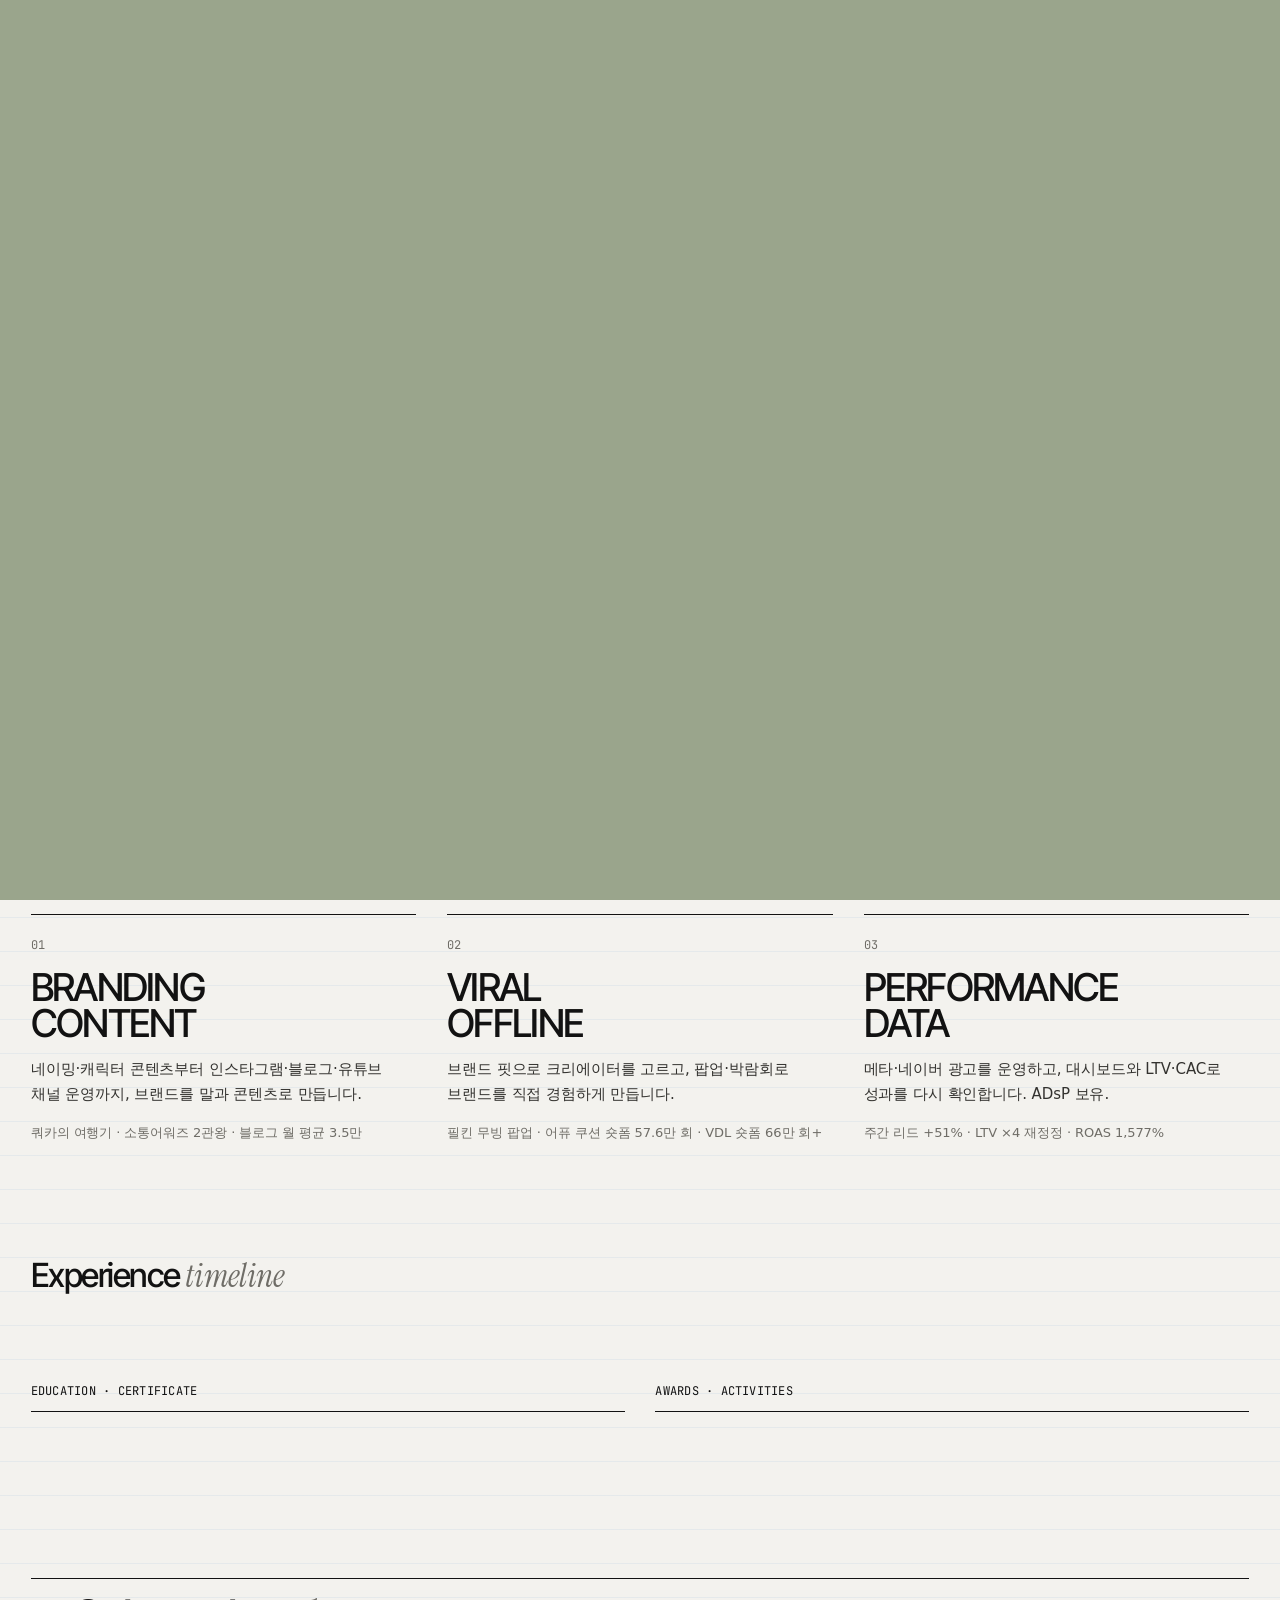
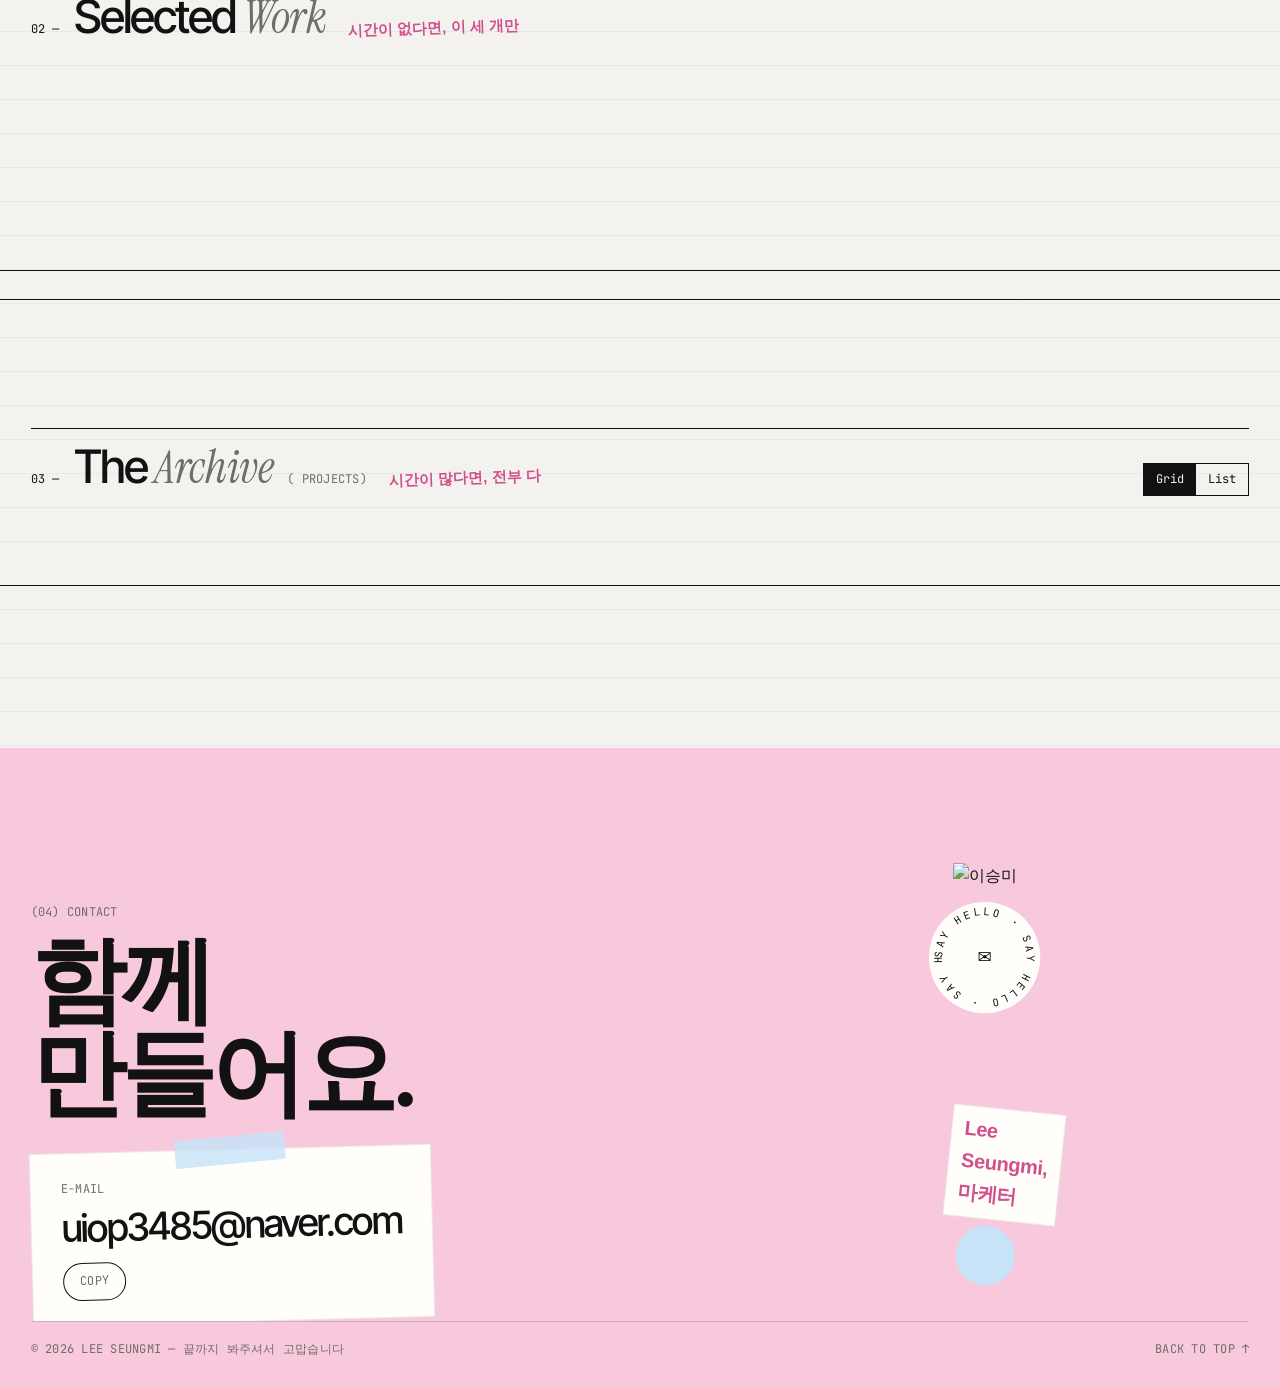
==== commit 6b7fb2b4: "회사 폴더 탭 바로가기, 타임라인 회사명 링크, 썸네일 호버 성과 표시 - 아카이브 상단에 회사 이름 폴더 탭(스크롤 시 고정, 현재 회사 표시) — 누르면 해당 챕터로 이동 - " ====
--- a/index.html
+++ b/index.html
@@ -9,12 +9,12 @@
   <meta property="og:site_name" content="Lee Seungmi Portfolio">
   <meta property="og:title" content="이승미 포트폴리오">
   <meta property="og:description" content="콘텐츠로 브랜드와 고객의 접점을 만들고, 데이터로 다시 확인하는 제너럴리스트 마케터.">
-  <meta property="og:image" content="https://uioop3488-tech.github.io/seungmi-portfolio/og.jpg">
+  <meta property="og:image" content="https://uioop3488-tech.github.io/seungmi-marketer/og.jpg">
   <meta property="og:image:width" content="1200">
   <meta property="og:image:height" content="630">
-  <meta property="og:url" content="https://uioop3488-tech.github.io/seungmi-portfolio/">
+  <meta property="og:url" content="https://uioop3488-tech.github.io/seungmi-marketer/">
   <meta name="twitter:card" content="summary_large_image">
-  <meta name="twitter:image" content="https://uioop3488-tech.github.io/seungmi-portfolio/og.jpg">
+  <meta name="twitter:image" content="https://uioop3488-tech.github.io/seungmi-marketer/og.jpg">
   <link rel="preconnect" href="https://fonts.googleapis.com">
   <link rel="preconnect" href="https://fonts.gstatic.com" crossorigin>
   <link href="https://fonts.googleapis.com/css2?family=Inter+Tight:ital,wght@0,400;0,500;0,600;0,700;1,400;1,500&family=JetBrains+Mono:wght@400;500&family=Instrument+Serif:ital@0;1&display=swap" rel="stylesheet">
@@ -177,6 +177,7 @@
         <button type="button" data-view="index" aria-pressed="false">List</button>
       </div>
     </div>
+    <nav class="co-tabs" aria-label="회사별 바로가기"></nav>
     <div class="grid"></div>
     <div class="index"><div class="index-body"></div></div>
     <div class="peek" aria-hidden="true"></div>
--- a/assets/css/style.css
+++ b/assets/css/style.css
@@ -169,6 +169,24 @@
   margin-top: 44px;
 }
 .chapter + .chapter { margin-top: clamp(120px, 14vw, 240px); }
+
+/* 회사 폴더 탭: 아카이브 상단에 붙어 따라오는 바로가기 */
+.co-tabs {
+  position: sticky; top: var(--hdr, 70px); z-index: 40;
+  display: flex; gap: 6px; overflow-x: auto; scrollbar-width: none;
+  margin: 0 calc(var(--gutter) * -1) 8px; padding: 12px var(--gutter) 0;
+  background: var(--bg); border-bottom: 1px solid var(--ink);
+}
+.co-tabs::-webkit-scrollbar { display: none; }
+.co-tabs .ftab { flex: none; height: 40px; font-size: 14px; transition: transform .2s var(--ease), background .2s, color .2s; }
+.co-tabs .ftab:hover { transform: translateY(-3px); }
+.co-tabs .ftab.on { background: var(--ink); color: var(--bg); }
+.chapter, .group-head { scroll-margin-top: calc(var(--hdr, 70px) + 120px); }
+.archive[data-view='index'] .group-head { scroll-margin-top: calc(var(--hdr, 70px) + 72px); }
+.xp-row .co-link { display: inline-flex; align-items: baseline; gap: 6px; text-decoration: underline; text-decoration-color: transparent; text-underline-offset: 4px; transition: text-decoration-color .2s; }
+.xp-row .co-link:hover { text-decoration-color: currentColor; }
+.co-go { font-size: .8em; color: var(--muted); transition: transform .2s var(--ease), color .2s; }
+.co-link:hover .co-go { transform: translateX(4px); color: var(--ink); }
 .ch-head {
   display: grid; grid-template-columns: repeat(12, minmax(0, 1fr)); gap: 8px var(--gutter);
   align-items: end;
@@ -191,6 +209,14 @@
 .ed-media.reveal { opacity: 1; transform: none; clip-path: inset(0 0 100% 0); transition: clip-path 1.1s cubic-bezier(.7, 0, .2, 1); }
 .ed-media.reveal.in { clip-path: inset(0 0 0 0); }
 a:hover .ed-media .cover { transform: scale(1.03); }
+/* 썸네일 위에 올리면: 검은 화면 + 핵심 성과 */
+.ed-hover {
+  position: absolute; inset: 0; z-index: 2; display: flex; align-items: center; justify-content: center;
+  padding: 24px; background: rgba(18, 18, 18, .86); color: #fff; text-align: center;
+  font-family: var(--display); font-weight: 600; font-size: clamp(20px, 2vw, 30px); line-height: 1.3; letter-spacing: -0.03em; word-break: keep-all;
+  opacity: 0; transition: opacity .3s ease;
+}
+@media (hover: hover) { a:hover .ed-hover { opacity: 1; } }
 .ed-cap .ed-title { margin: 10px 0 6px; font-weight: 600; letter-spacing: -0.03em; line-height: 1.25; }
 .ed-cap h4.ed-title { font-size: clamp(26px, 2.6vw, 42px); }
 .ed-cap h5.ed-title { font-size: clamp(18px, 1.5vw, 22px); }
@@ -266,7 +292,7 @@
 .view-toggle button[aria-pressed='true'] { background: var(--ink); color: var(--bg); }
 
 /* ---------- About ---------- */
-.about { padding-top: clamp(40px, 6vw, 96px); padding-bottom: clamp(96px, 12vw, 200px); }
+.about { overflow-x: clip; padding-top: clamp(40px, 6vw, 96px); padding-bottom: clamp(96px, 12vw, 200px); }
 .about-intro { display: grid; grid-template-columns: minmax(0, 1fr) clamp(180px, 22vw, 320px); gap: var(--gutter); align-items: end; }
 .about-lead { margin: 0; font-size: clamp(32px, 4.8vw, 80px); line-height: 1.14; letter-spacing: -0.05em; font-weight: 600; }
 .about-text { max-width: 56ch; margin: clamp(28px, 3vw, 44px) 0 0; font-size: 17px; line-height: 1.8; color: #33322f; }
@@ -633,6 +659,7 @@
   .ftab { height: 38px; padding: 0 14px; font-size: 13px; border-radius: 14px 14px 0 0; }
   .chapter, .case-hero { margin-top: 38px; border-radius: 0 16px 16px 16px; }
   .chapter + .chapter { margin-top: 96px; }
+  .co-tabs .ftab { height: 36px; font-size: 13px; padding: 0 14px; }
   .case-hero { margin-left: var(--gutter); margin-right: var(--gutter); }
 }
 
@@ -976,7 +1003,7 @@
 .xp-row { position: relative; border-bottom: 1px solid var(--line); }
 .xp-row::before { content: ''; position: absolute; left: -31px; top: 24px; width: 12px; height: 12px; border-radius: 50%; background: var(--bg); border: 2px solid rgba(18, 18, 18, .25); transition: background .4s, border-color .4s, transform .4s var(--ease); }
 .xp-row.on::before { background: var(--tab-pink); border-color: var(--ink); transform: scale(1.15); }
-.xp-next { position: relative; margin-top: 20px; padding: 22px 24px; border: 1.5px dashed rgba(18, 18, 18, .35); border-radius: 16px; display: flex; justify-content: space-between; align-items: baseline; gap: 12px; flex-wrap: wrap; }
+.xp-next { position: relative; margin-bottom: 20px; padding: 22px 24px; border: 1.5px dashed rgba(18, 18, 18, .35); border-radius: 16px; display: flex; justify-content: space-between; align-items: baseline; gap: 12px; flex-wrap: wrap; }
 .xp-next::before { content: ''; position: absolute; left: -31px; top: 28px; width: 12px; height: 12px; border-radius: 50%; border: 2px dashed rgba(18, 18, 18, .4); background: var(--bg); }
 .xp-next strong { font-family: var(--display); font-weight: 500; font-size: clamp(22px, 2vw, 30px); letter-spacing: -0.03em; }
 .xp-next strong em { font-family: var(--serif); font-style: italic; font-weight: 400; color: var(--muted); }
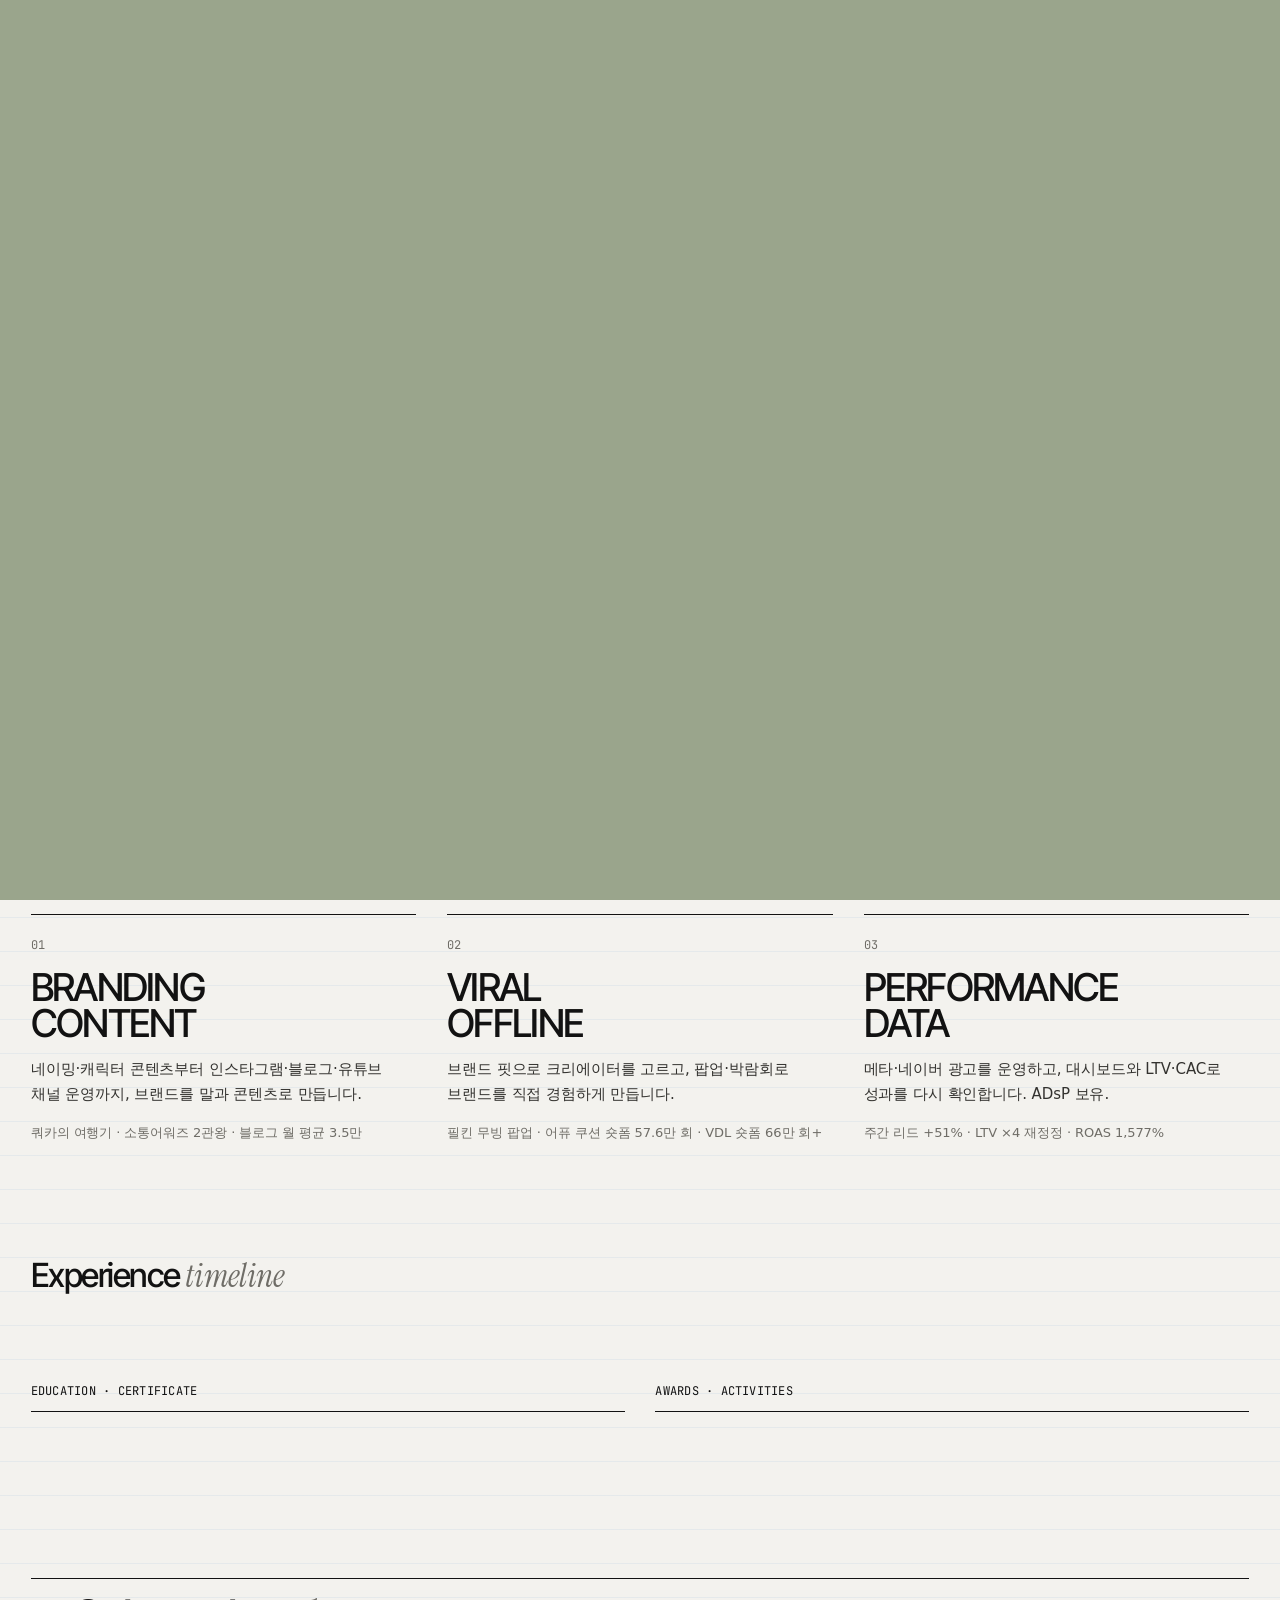
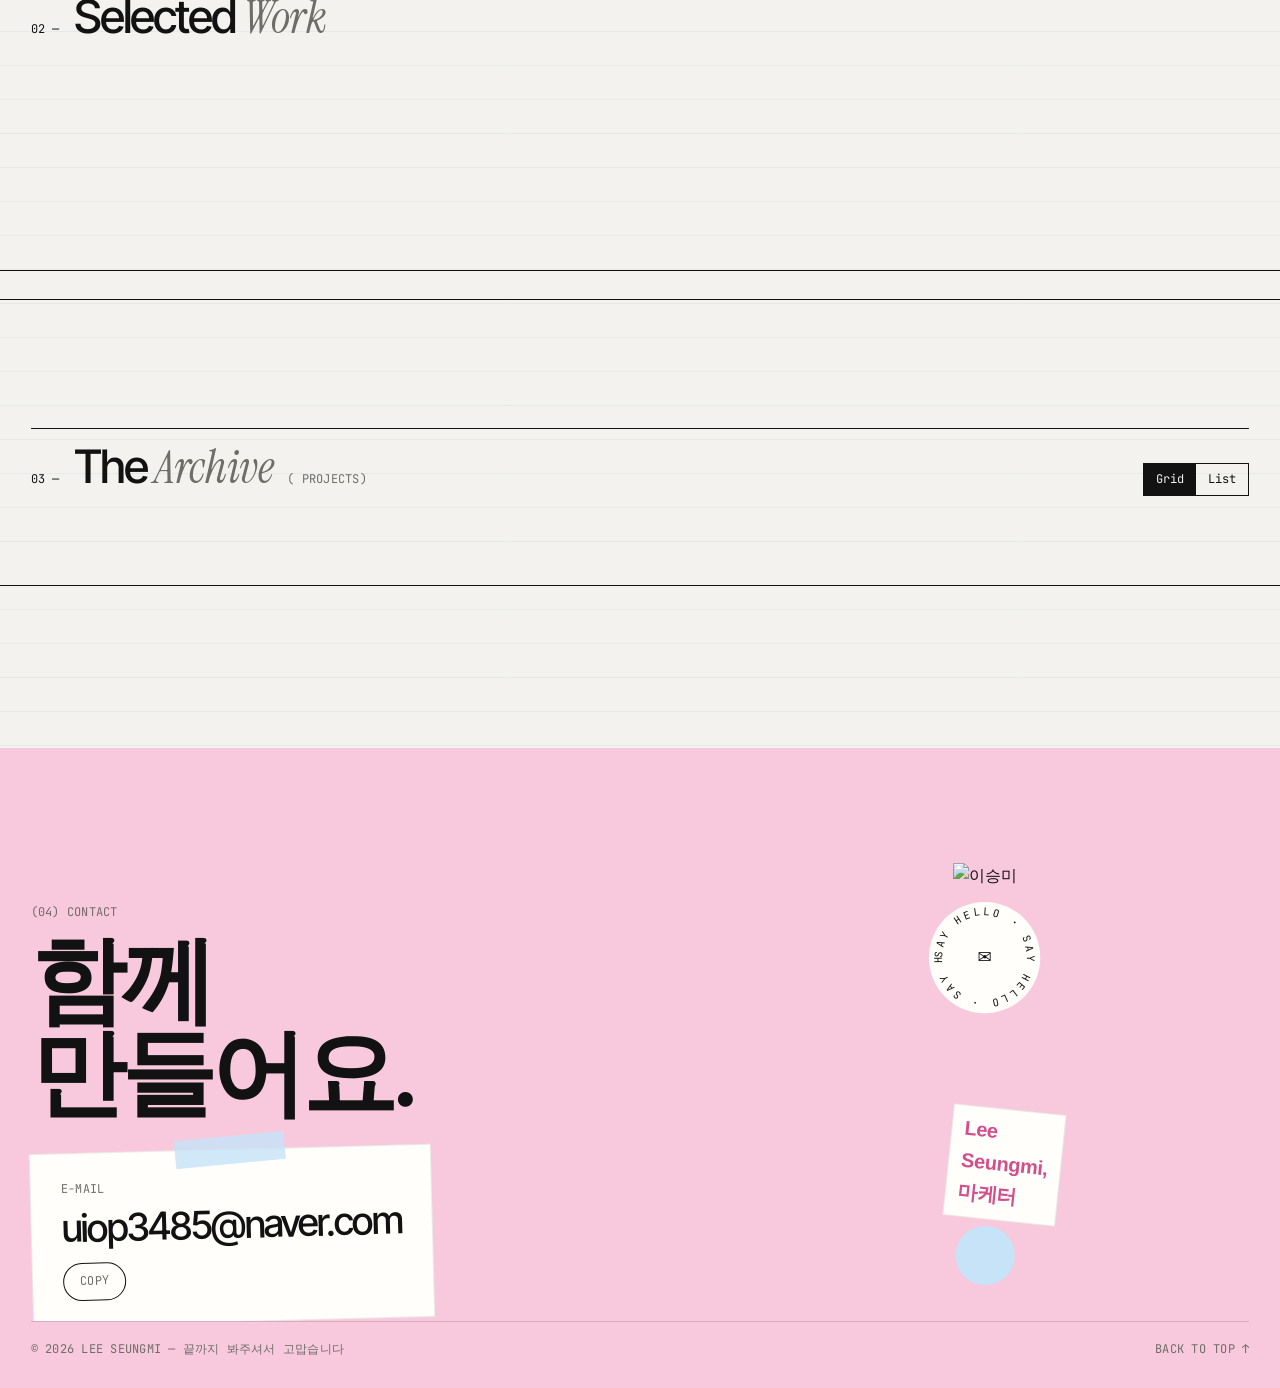
==== commit d7d1d7aa: "Selected Work·Archive 제목 옆 안내 문구 제거 Co-Authored-By: Claude Opus 5.5 <noreply@anthropic.com> Claude-S" ====
--- a/index.html
+++ b/index.html
@@ -48,7 +48,7 @@
     <div class="ios-pop" aria-hidden="true"><span>Copy</span><span>Share…</span></div>
     <svg class="pixel-hand" viewBox="0 0 16 18" aria-hidden="true" shape-rendering="crispEdges"><path fill="#fff" d="M5 1h2v6h1V5h2v2h1V6h2v2h1v1h1v6h-1v2H6v-1H5v-1H4v-1H3v-1H2v-1H1V9h1V8h2v1h1z"/><path fill="#121212" d="M5 0h2v1H5zM4 1h1v7H4zM7 1h1v4H7zM8 4h2v1H8zM10 5h1v1h-1zM11 5h2v1h-2zM13 6h1v1h-1zM14 7h1v1h-1zM15 8h1v7h-1zM14 15h1v2h-1zM6 17h8v1H6zM5 16h1v1H5zM4 15h1v1H4zM3 14h1v1H3zM2 13h1v1H2zM1 12h1v1H1zM0 9h1v3H0zM1 8h2v1H1zM3 9h1v1H3zM7 5h1v4H7zM10 6h1v3h-1zM13 7h1v2h-1z"/></svg>
     <div class="folder-papers" aria-hidden="true">
-      <figure class="paper p1"><img src="assets/img/pilkin-popup-truck.jpg" alt=""><figcaption>Fig. 01 — Pilkin</figcaption></figure>
+      <figure class="paper p1"><img src="assets/img/pilkin-popup-truck.jpg" alt=""><figcaption>Fig. 01 — Filkin</figcaption></figure>
       <figure class="paper p2"><img src="assets/img/apieu-26.jpg" alt=""><figcaption>Fig. 02 — A’pieu</figcaption></figure>
       <figure class="paper p3"><img src="assets/img/twn-1.jpg" alt=""><figcaption>Fig. 03 — Twennies</figcaption></figure>
     </div>
@@ -161,7 +161,7 @@
 
   <!-- ───────── Selected: 대표 프로젝트 ───────── -->
   <section class="section featured" id="work">
-    <div class="sec-label"><span class="mono">02 —</span><h2 class="sec-title">Selected <em>Work</em></h2><span class="mono muted sec-aside">시간이 없다면, 이 세 개만</span></div>
+    <div class="sec-label"><span class="mono">02 —</span><h2 class="sec-title">Selected <em>Work</em></h2></div>
     <div class="feature-list"></div>
   </section>
 
@@ -171,7 +171,7 @@
   <!-- ───────── Archive: 회사(챕터) · 브랜드별 전체 ───────── -->
   <section class="section archive" id="archive" data-view="grid">
     <div class="sec-label">
-      <span class="mono">03 —</span><h2 class="sec-title">The <em>Archive</em></h2><span class="mono muted">(<span data-count></span> projects)</span><span class="mono muted sec-aside">시간이 많다면, 전부 다</span>
+      <span class="mono">03 —</span><h2 class="sec-title">The <em>Archive</em></h2><span class="mono muted">(<span data-count></span> projects)</span>
       <div class="view-toggle mono" role="group" aria-label="보기 방식">
         <button type="button" data-view="grid" aria-pressed="true">Grid</button>
         <button type="button" data-view="index" aria-pressed="false">List</button>
--- a/assets/css/style.css
+++ b/assets/css/style.css
@@ -178,7 +178,7 @@
   background: var(--bg); border-bottom: 1px solid var(--ink);
 }
 .co-tabs::-webkit-scrollbar { display: none; }
-.co-tabs .ftab { flex: none; height: 40px; font-size: 14px; transition: transform .2s var(--ease), background .2s, color .2s; }
+.co-tabs .ftab { flex: none; height: 40px; font-family: var(--sans); font-size: 14px; font-weight: 600; transition: transform .2s var(--ease), background .2s, color .2s; }
 .co-tabs .ftab:hover { transform: translateY(-3px); }
 .co-tabs .ftab.on { background: var(--ink); color: var(--bg); }
 .chapter, .group-head { scroll-margin-top: calc(var(--hdr, 70px) + 120px); }
@@ -195,7 +195,10 @@
 .ch-no { grid-column: 1 / span 2; font-family: var(--display); font-weight: 500; font-size: clamp(56px, 8vw, 140px); line-height: .8; letter-spacing: -0.06em; color: transparent; -webkit-text-stroke: 1px var(--ink); }
 .ch-name { grid-column: 3 / span 7; font-family: var(--display); font-weight: 500; text-transform: uppercase; letter-spacing: -0.05em; line-height: .9; font-size: clamp(40px, 6.4vw, 112px); }
 .ch-meta { grid-column: 10 / span 3; display: flex; flex-direction: column; gap: 4px; text-align: right; font-size: 15px; }
-.ch-meta .mono { color: var(--muted); }
+.ch-logo { align-self: flex-end; height: clamp(28px, 3vw, 44px); width: auto; max-width: 180px; object-fit: contain; margin-bottom: 8px; }
+.ch-meta .ch-kr { font-size: 17px; font-weight: 600; letter-spacing: -0.02em; }
+.ch-meta .ch-role { font-size: 15px; color: var(--muted); letter-spacing: -0.01em; }
+.ch-meta .ch-pd { font-size: 13px; color: var(--muted); letter-spacing: 0; }
 .brand-head {
   display: flex; align-items: baseline; gap: 12px;
   font-size: clamp(22px, 2vw, 30px); font-weight: 600; letter-spacing: -0.03em;
@@ -439,6 +442,7 @@
   .ed-lead .ed-media, .ed-lead.flip .ed-media { grid-column: 1 / span 12; }
   .ed-lead .ed-cap, .ed-lead.flip .ed-cap { grid-column: 1 / span 9; grid-row: auto; }
   .ch-name { grid-column: 3 / span 10; }
+  .ch-logo { align-self: flex-start; }
   .ch-meta { grid-column: 3 / span 10; text-align: left; flex-direction: row; flex-wrap: wrap; gap: 4px 16px; }
   .feature, .feature.flip { grid-template-columns: 1fr; gap: 20px; }
   .feature .f-media, .feature.flip .f-media, .feature .f-text, .feature.flip .f-text { grid-column: 1 / -1; grid-row: auto; }
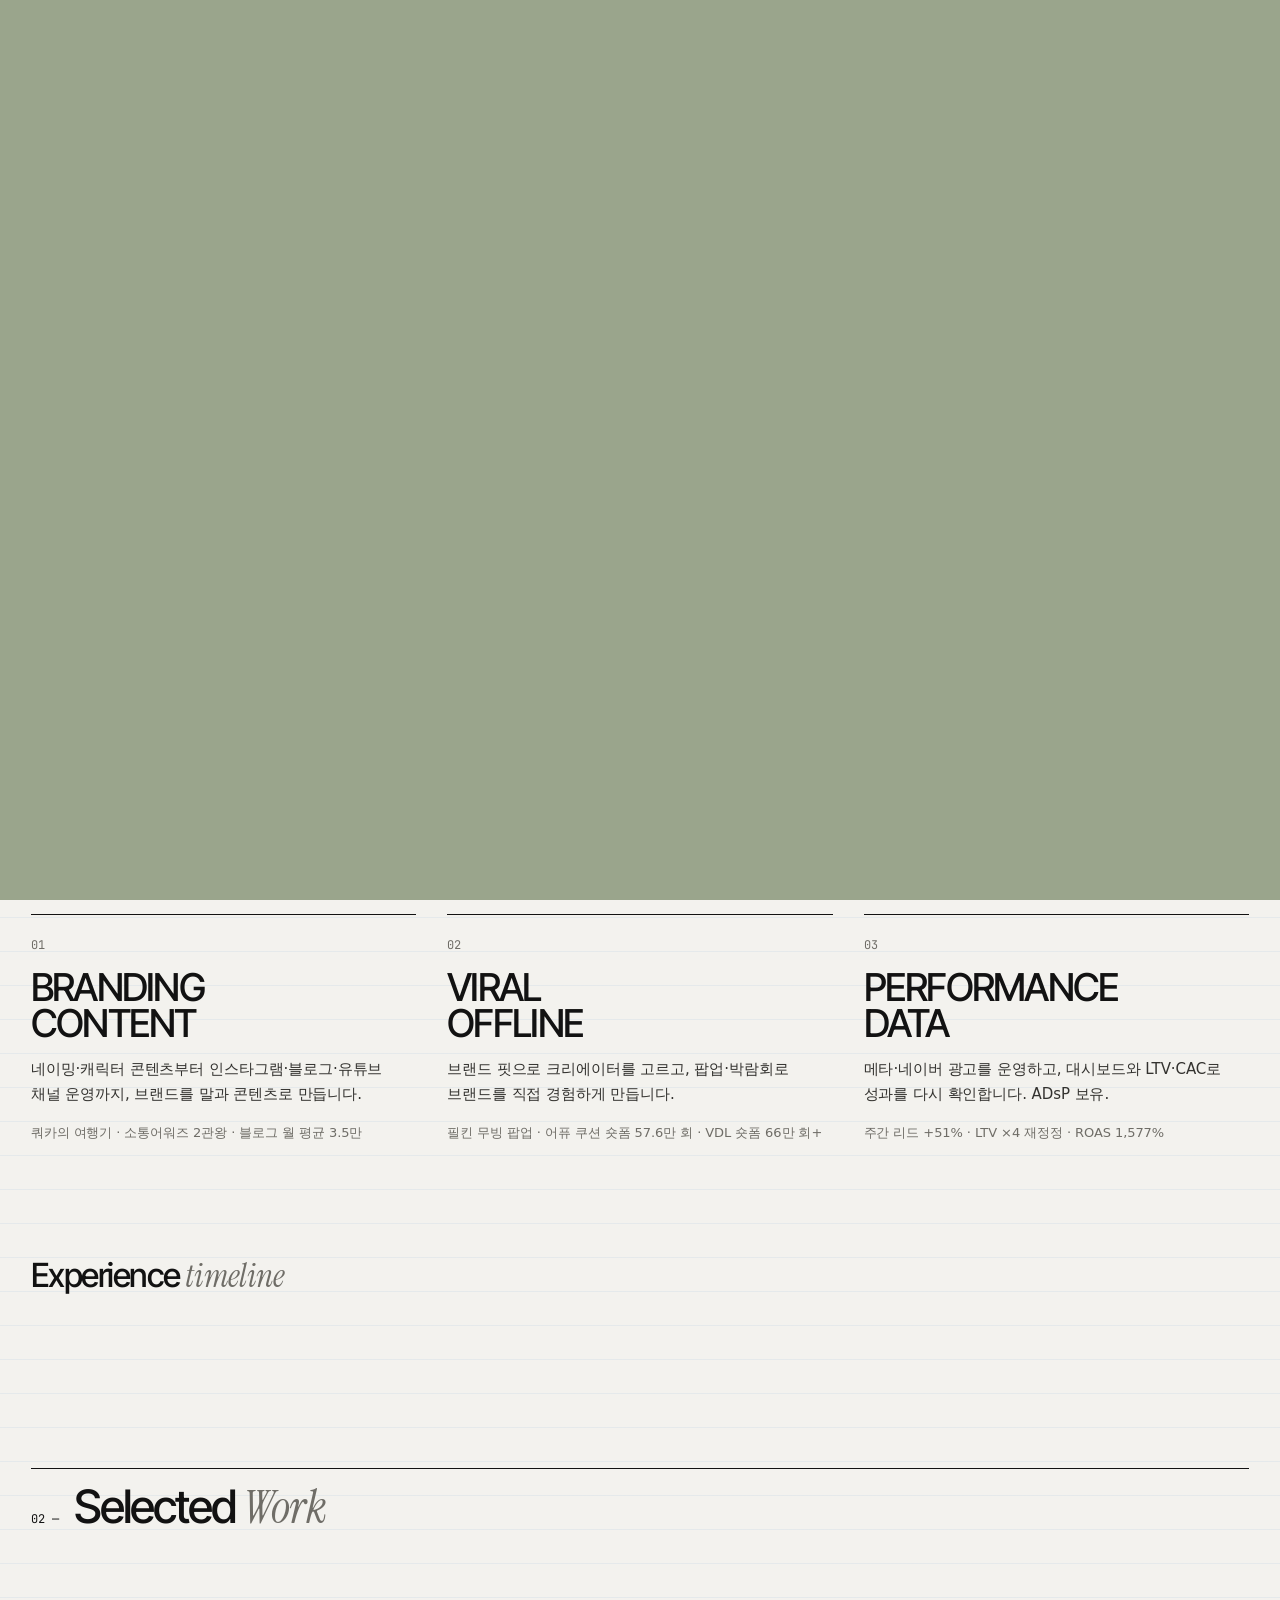
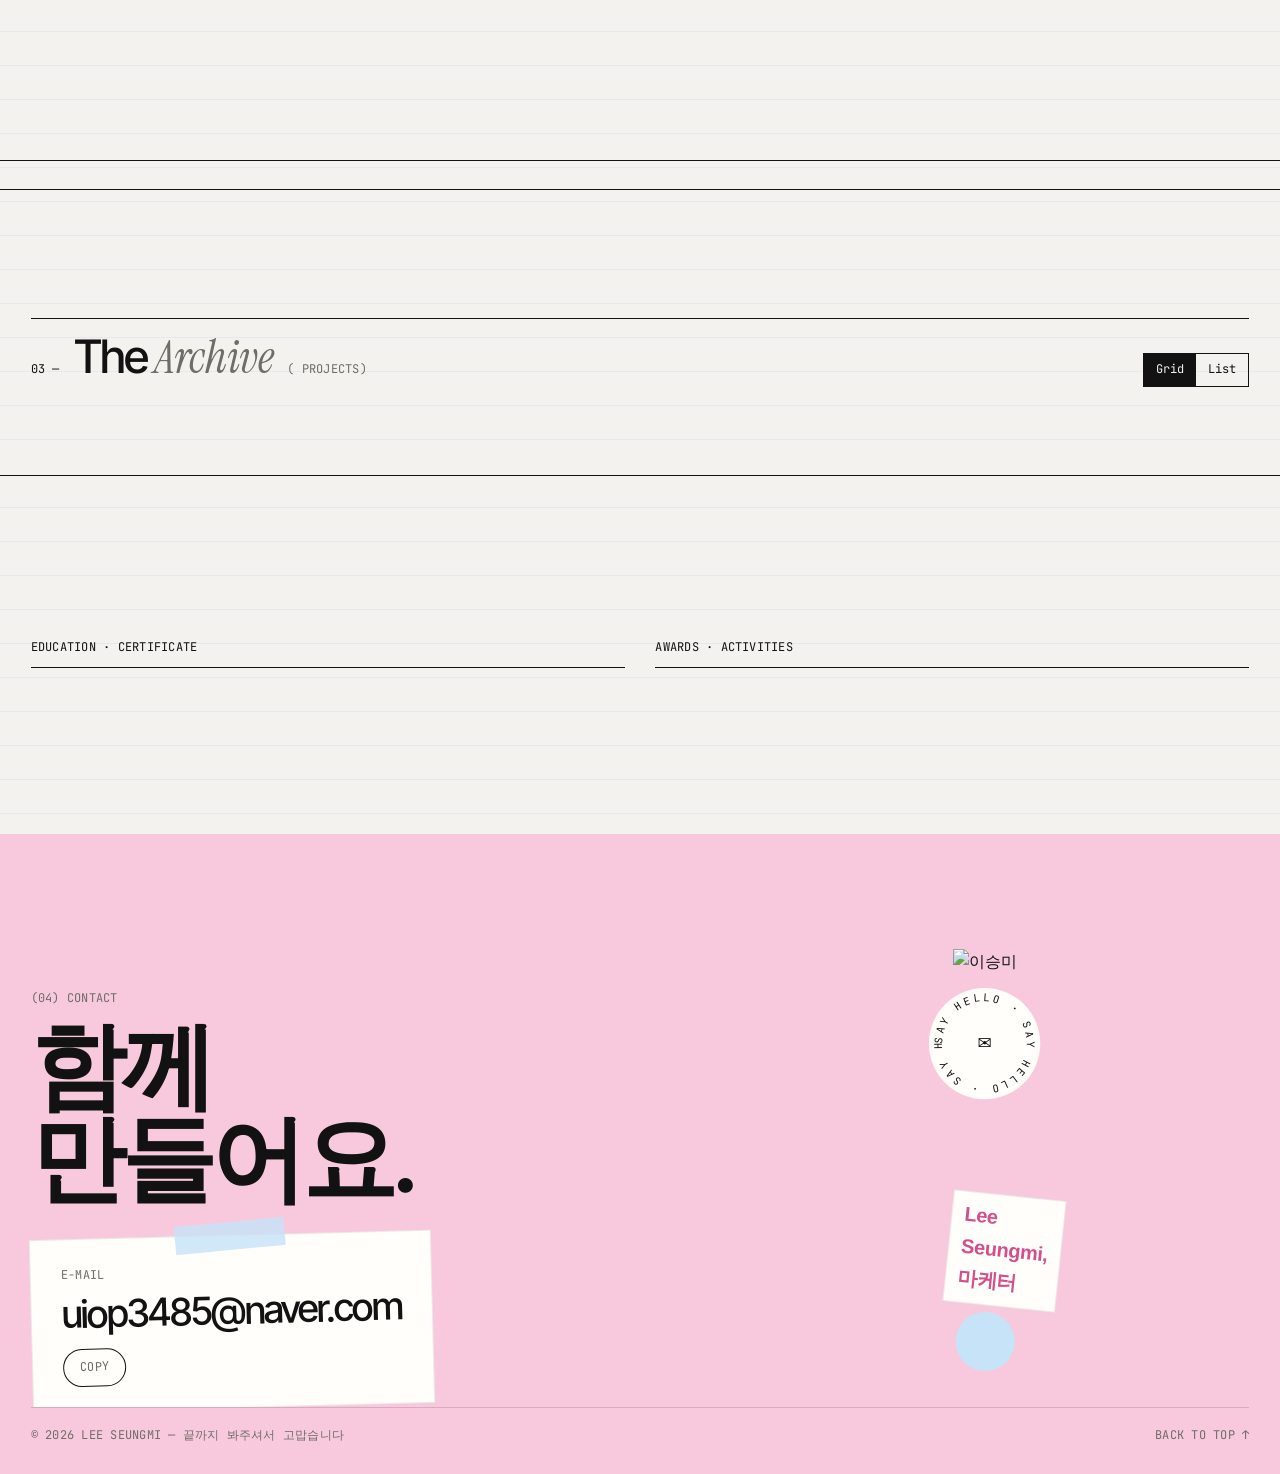
==== commit 5ab79f83: "학력·자격·수상 블록을 Contact 위(하단)로 이동, 메뉴 강조 섹션 순서 수정 Co-Authored-By: Claude Opus 5.5 <noreply@anthropic.co" ====
--- a/index.html
+++ b/index.html
@@ -153,10 +153,6 @@
       <div class="xp"></div>
     </div>
 
-    <div class="facts">
-      <div><h4 class="mono">Education · Certificate</h4><ul data-edu></ul></div>
-      <div><h4 class="mono">Awards · Activities</h4><ul data-act></ul></div>
-    </div>
   </section>
 
   <!-- ───────── Selected: 대표 프로젝트 ───────── -->
@@ -181,6 +177,14 @@
     <div class="grid"></div>
     <div class="index"><div class="index-body"></div></div>
     <div class="peek" aria-hidden="true"></div>
+  </section>
+
+  <!-- ───────── 학력 · 자격 · 수상 ───────── -->
+  <section class="section facts-sec">
+    <div class="facts">
+      <div><h4 class="mono">Education · Certificate</h4><ul data-edu></ul></div>
+      <div><h4 class="mono">Awards · Activities</h4><ul data-act></ul></div>
+    </div>
   </section>
 
   <!-- ───────── Contact ───────── -->
--- a/assets/css/style.css
+++ b/assets/css/style.css
@@ -315,6 +315,8 @@
 .xp-row .note { font-size: 15px; color: #3b3a36; }
 .xp-row .pd { text-align: right; }
 .facts { display: grid; grid-template-columns: repeat(2, minmax(0, 1fr)); gap: 32px var(--gutter); margin-top: clamp(56px, 7vw, 104px); }
+.facts-sec { padding-bottom: clamp(96px, 12vw, 180px); }
+.facts-sec .facts { margin-top: 0; }
 .facts h4 { padding-bottom: 10px; border-bottom: 1px solid var(--ink); }
 .facts ul { list-style: none; margin: 0; padding: 0; }
 .facts li { display: flex; justify-content: space-between; gap: 12px; padding: 8px 0; border-bottom: 1px solid var(--line); font-size: 14px; }
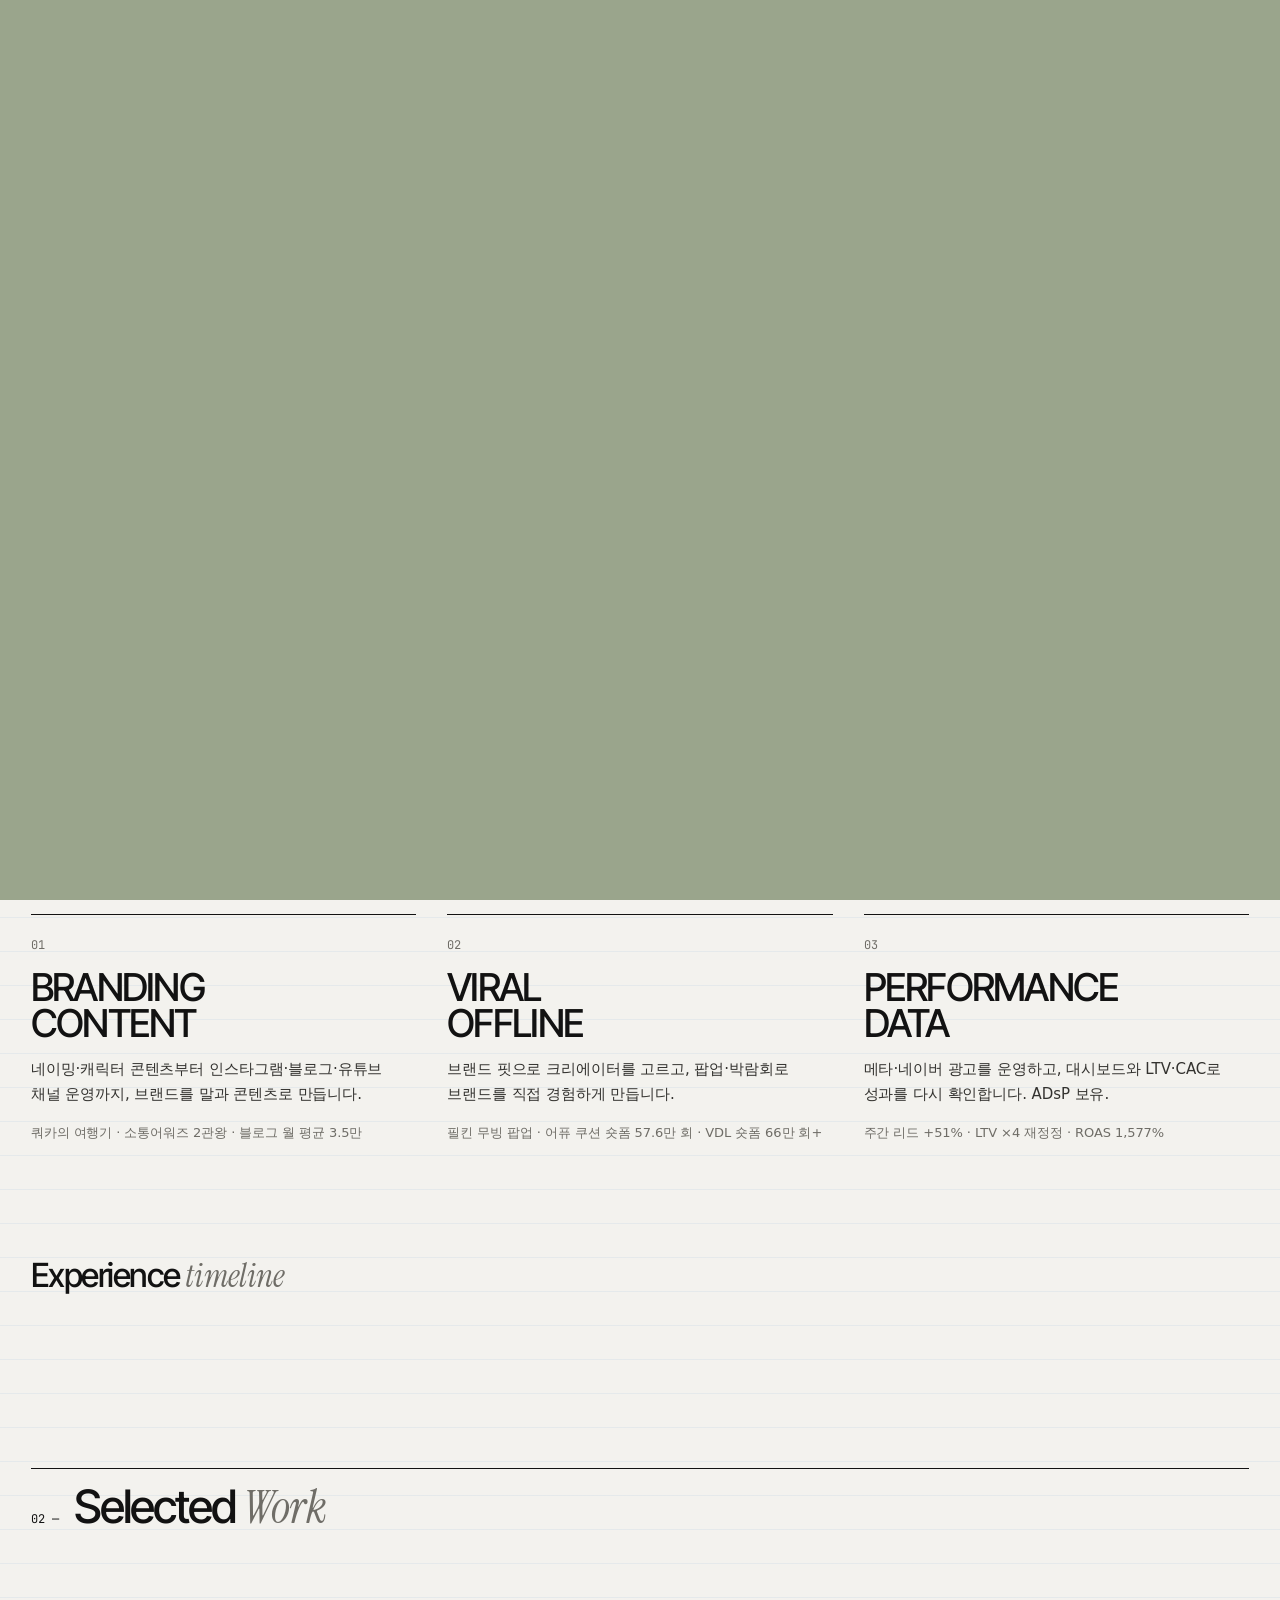
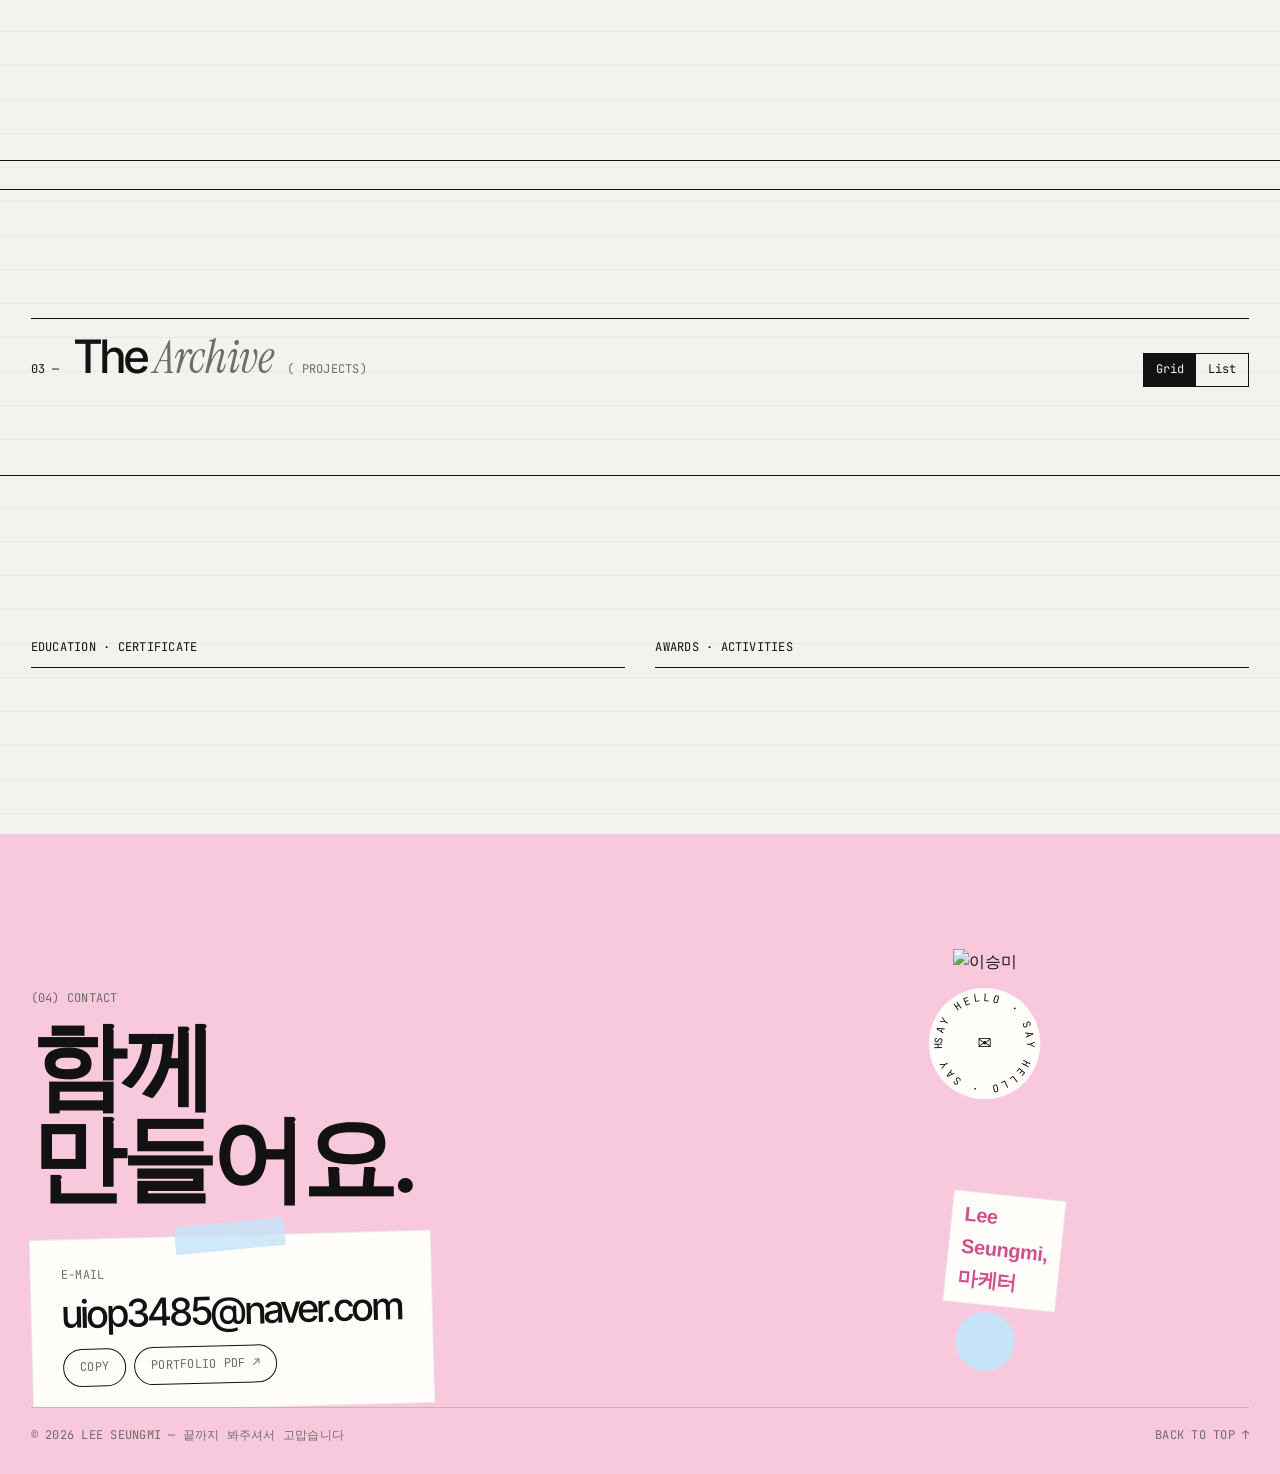
==== commit 6c63f7a6: "포트폴리오 PDF 추가 및 헤더·메뉴·Contact에 PDF 보기 버튼 - tools/build-pdf.js: 사이트를 A4 가로 비율 PDF(표지 포함 18쪽)로 만드는 스크립트" ====
--- a/index.html
+++ b/index.html
@@ -72,7 +72,7 @@
     <a href="#contact">Contact</a>
     <span class="nav-ind" aria-hidden="true"></span>
   </nav>
-  <div class="status mono"><span class="dot"></span>Open to new work</div>
+  <div class="status mono"><span class="dot"></span>Open to new work<a class="pdf-btn" href="assets/Lee-Seungmi-Portfolio.pdf" target="_blank" rel="noopener">PDF ↗</a></div>
   <button class="menu-btn mono" type="button" aria-expanded="false" aria-controls="mobile-menu">Menu</button>
 </header>
 <div class="mobile-menu" id="mobile-menu" hidden>
@@ -82,6 +82,7 @@
     <a href="#work"><span class="mono">02</span>Selected Work</a>
     <a href="#archive"><span class="mono">03</span>Archive</a>
     <a href="#contact"><span class="mono">04</span>Contact</a>
+    <a href="assets/Lee-Seungmi-Portfolio.pdf" target="_blank" rel="noopener"><span class="mono">PDF</span>Portfolio PDF ↗</a>
   </nav>
 </div>
 
@@ -197,7 +198,10 @@
           <span class="tape" aria-hidden="true"></span>
           <span class="mono note-label">E-mail</span>
           <a class="contact-mail" href="mailto:uiop3485@naver.com">uiop3485@naver.com</a>
-          <button class="copy-chip mono" type="button" data-copy="uiop3485@naver.com">Copy</button>
+          <div class="note-chips">
+            <button class="copy-chip mono" type="button" data-copy="uiop3485@naver.com">Copy</button>
+            <a class="copy-chip mono" href="assets/Lee-Seungmi-Portfolio.pdf" target="_blank" rel="noopener">Portfolio PDF ↗</a>
+          </div>
         </div>
       </div>
       <figure class="contact-face">
--- a/assets/css/style.css
+++ b/assets/css/style.css
@@ -68,6 +68,8 @@
 }
 .site-header nav a:hover::after { transform: scaleX(1); }
 .site-header .status { justify-self: end; display: flex; align-items: center; gap: 8px; }
+.pdf-btn { margin-left: 10px; padding: 6px 12px; border: 1px solid var(--ink); border-radius: 999px; transition: background .2s, color .2s; }
+.pdf-btn:hover { background: var(--ink); color: var(--bg); }
 .dot { width: 7px; height: 7px; border-radius: 50%; background: var(--accent); outline: 1px solid var(--ink); }
 
 /* ---------- Covers ---------- */
@@ -1021,6 +1023,7 @@
 .copy-chip { display: inline-flex; margin-top: 14px; padding: 8px 16px; border: 1px solid var(--ink); border-radius: 999px; transition: background .2s, color .2s; }
 .copy-chip:hover { background: var(--tab-blue); }
 .copy-chip.copied { background: var(--ink); color: var(--bg); }
+.note-chips { display: flex; flex-wrap: wrap; gap: 8px; }
 .hello-badge { position: absolute; z-index: 3; top: 8%; left: -42%; width: clamp(92px, 9vw, 124px); animation: spin 22s linear infinite; }
 .hello-badge text { fill: var(--ink); }
 @keyframes spin { to { transform: rotate(360deg); } }
